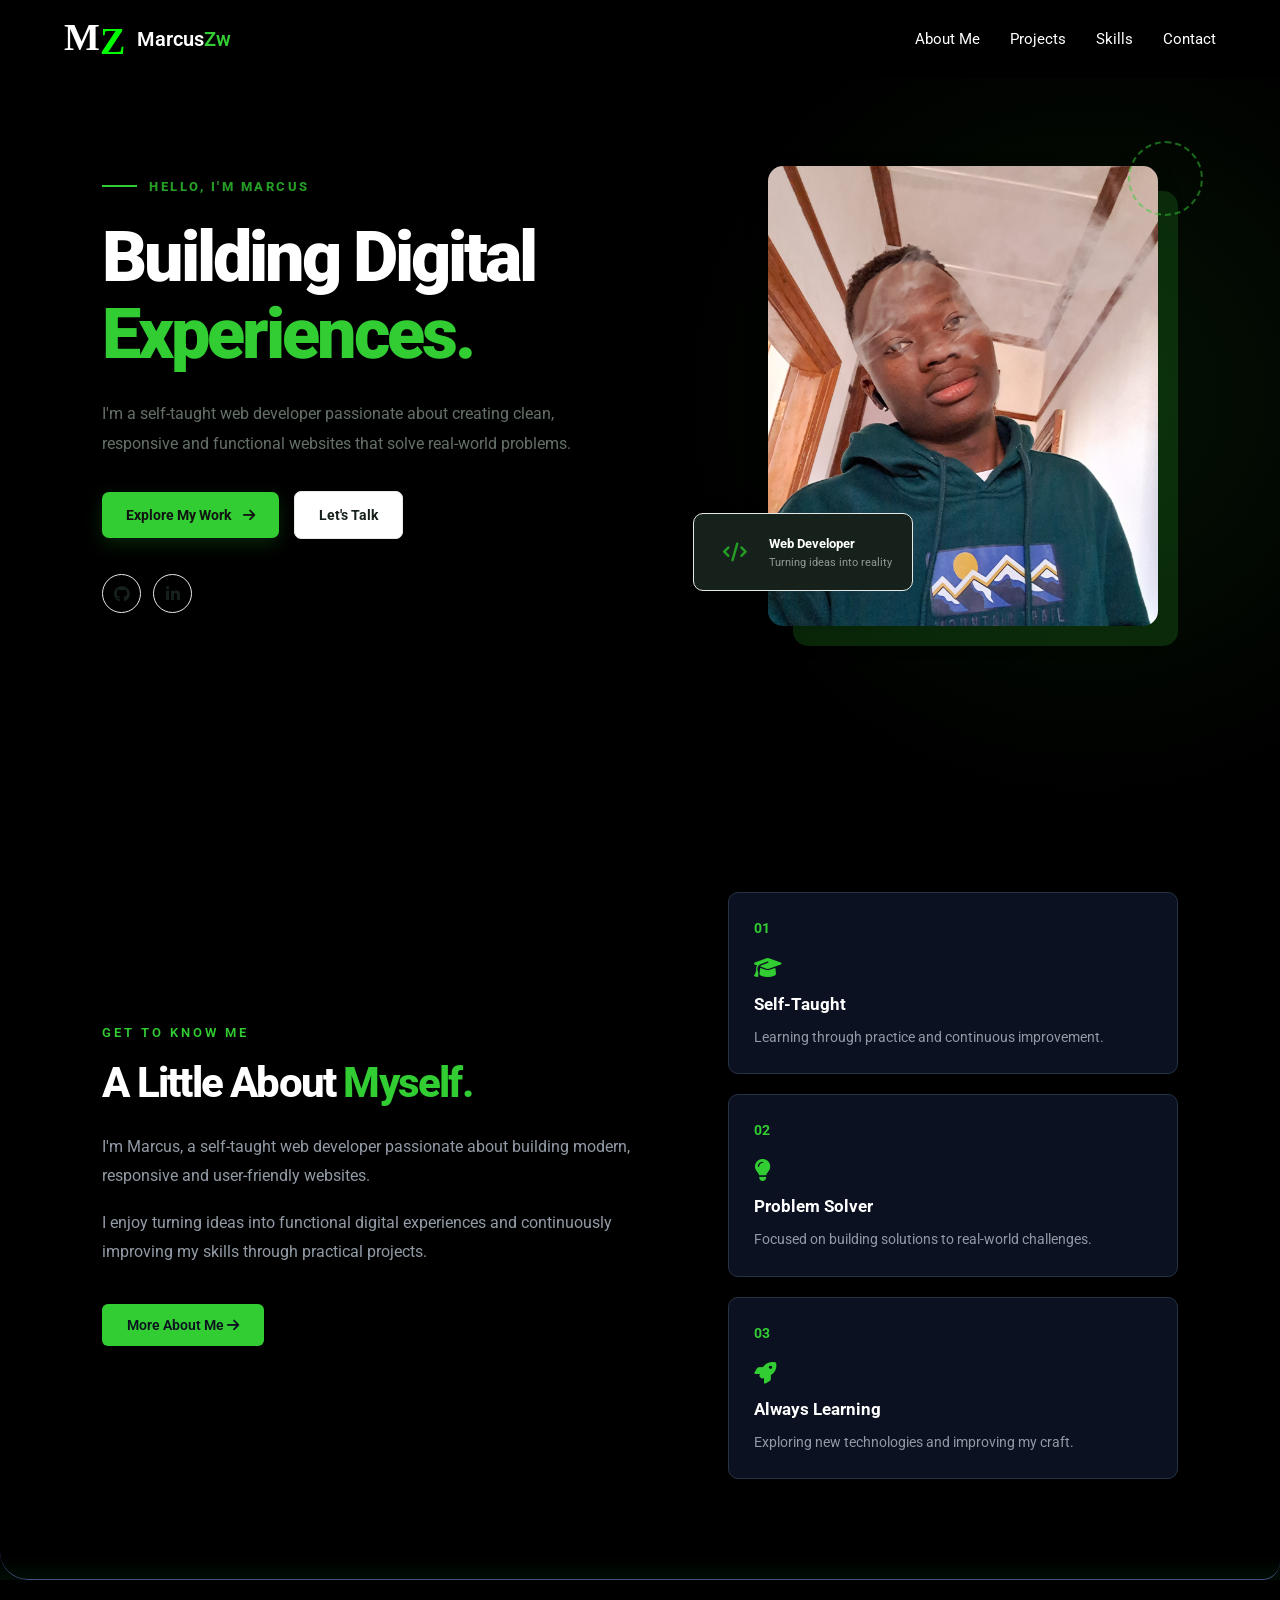
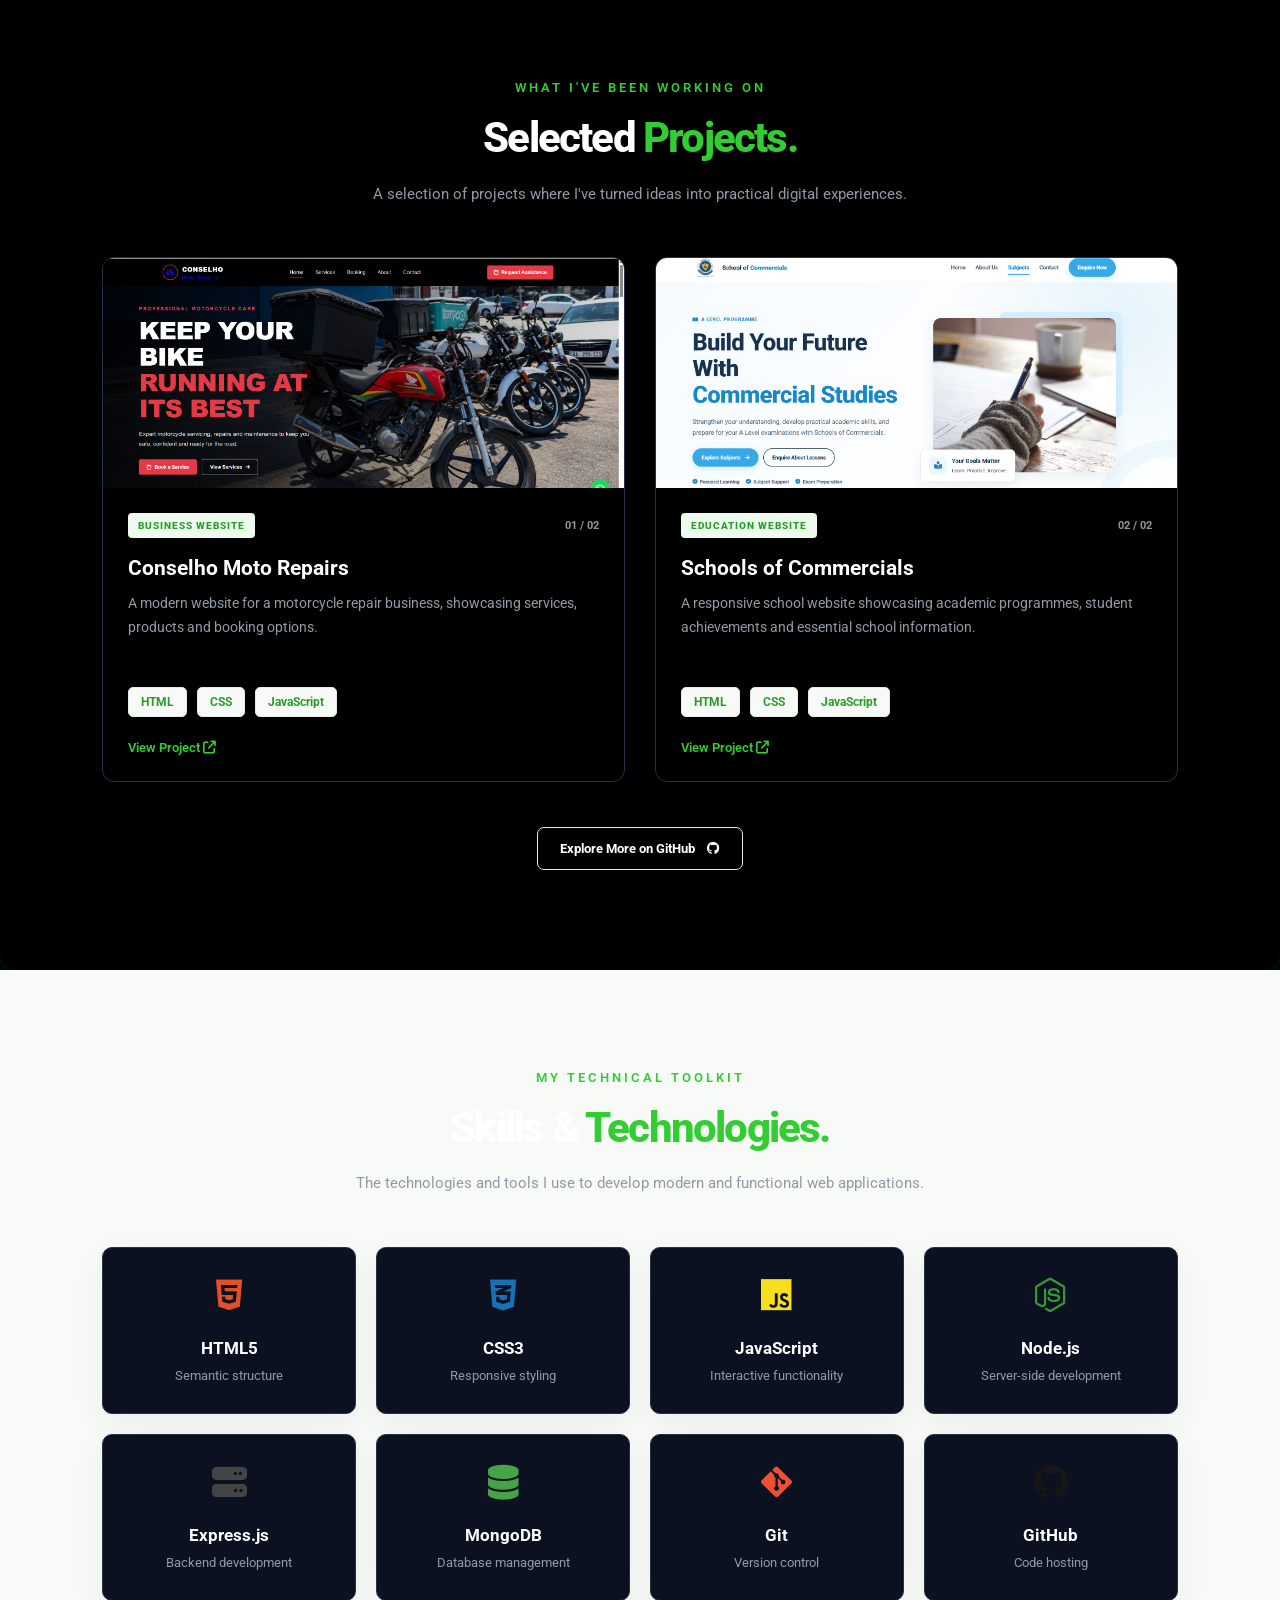
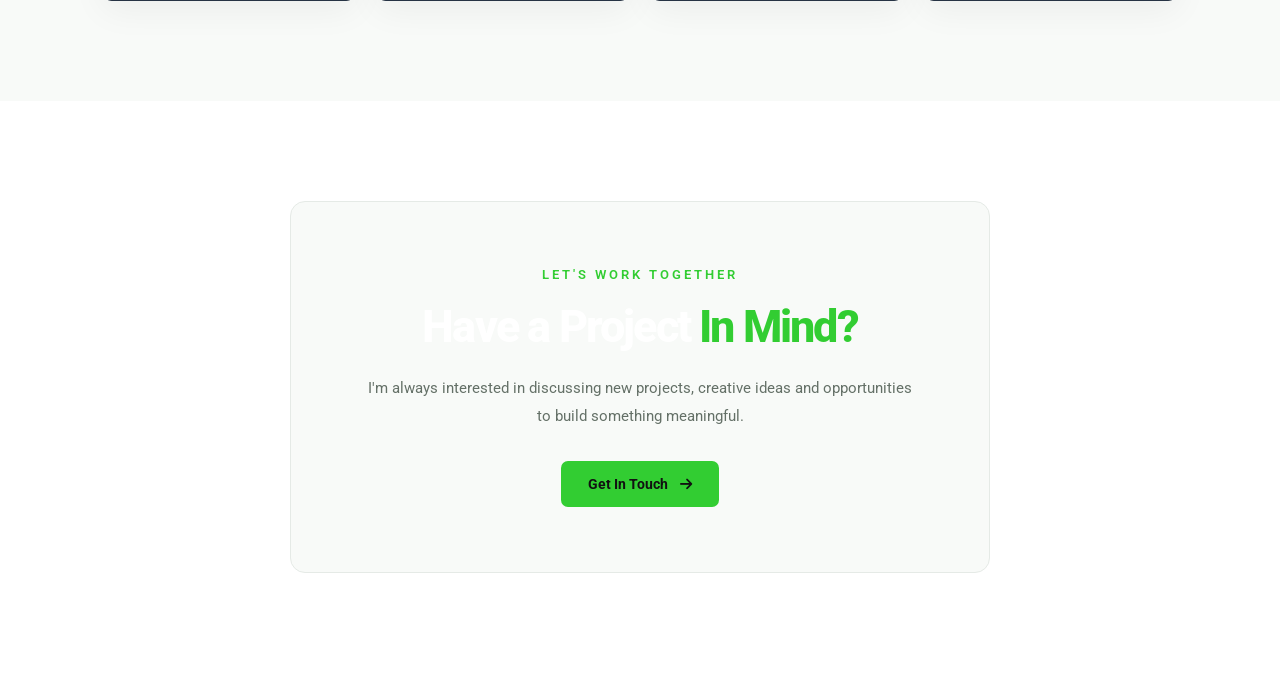
==== index.html @ b3525c15 "added first files" ====
<!DOCTYPE html>
<html lang="en">

<head>
    <meta charset="UTF-8">
    <meta name="viewport" content="width=device-width, initial-scale=1.0">

    <title>MarcusZw | Web Developer</title>

    <link rel="preconnect" href="https://fonts.googleapis.com">
    <link rel="preconnect" href="https://fonts.gstatic.com" crossorigin>
    <link
        href="https://fonts.googleapis.com/css2?family=Lobster+Two:ital,wght@0,400;0,700;1,400;1,700&family=Roboto:ital,wght@0,100..900;1,100..900&display=swap"
        rel="stylesheet">
    <link rel="stylesheet" href="https://cdnjs.cloudflare.com/ajax/libs/font-awesome/6.7.2/css/all.min.css">


    <link rel="stylesheet" href="./header.css">
    <link rel="stylesheet" href="./main.css">
    <link rel="stylesheet" href="./about.css">
    <link rel="stylesheet" href="./skills.css">
</head>

<body>

    <header class="site-header">

        <!-- Brand -->
        <a href="#" class="site-brand">

            <div class="brand-logo">
                <span class="brand-initial brand-initial--primary">M</span>
                <span class="brand-initial brand-initial--accent">Z</span>
            </div>

            <span class="brand-name">
                Marcus<span class="brand-highlight">Zw</span>
            </span>
        </a>

        <!-- Navigation -->
        <nav class="main-navigation">

            <a href="#about" class="nav-link">About Me</a>
            <a href="#projects" class="nav-link">Projects</a>
            <a href="#skills" class="nav-link">Skills</a>
            <a href="#contact" class="nav-link">Contact</a>

        </nav>

    </header>


    <main>

        <!-- HERO SECTION -->
        <section class="hero-section">

            <div class="hero-content">

                <p class="hero-greeting">
                    <span class="greeting-line"></span>
                    HELLO, I'M MARCUS
                </p>

                <h1>
                    Building Digital
                    <span class="hero-highlight">Experiences.</span>
                </h1>

                <p class="hero-description">
                    I'm a self-taught web developer passionate about
                    creating clean, responsive and functional websites
                    that solve real-world problems.
                </p>

                <div class="hero-actions">
                    <a href="#projects" class="btn-primary">
                        Explore My Work <i class="fa-solid fa-arrow-right"></i>
                    </a>

                    <a href="#contact" class="btn-secondary">
                        Let's Talk
                    </a>
                </div>

                <div class="hero-socials">
                    <a href="#" aria-label="GitHub">
                        <i class="fa-brands fa-github"></i>
                    </a>

                    <a href="#" aria-label="LinkedIn">
                        <i class="fa-brands fa-linkedin-in"></i>
                    </a>
                </div>

            </div>

            <div class="hero-visual">

                <div class="hero-image-container">
                    <img src="./images/20250513_141806.jpg" alt="Marcus - Web Developer">
                </div>

                <div class="hero-floating-card">
                    <i class="fa-solid fa-code"></i>
                    <div>
                        <strong>Web Developer</strong>
                        <span>Turning ideas into reality</span>
                    </div>
                </div>

                <div class="hero-decoration"></div>

            </div>

        </section>


        <!-- ABOUT SECTION -->
        <section class="about-section" id="about">

            <div class="about-content">

                <p class="section-label">GET TO KNOW ME</p>

                <h2>
                    A Little About
                    <span class="about-highlight">Myself.</span>
                </h2>

                <p class="about-description">
                    I'm Marcus, a self-taught web developer passionate
                    about building modern, responsive and user-friendly
                    websites.
                </p>

                <p class="about-description">
                    I enjoy turning ideas into functional digital
                    experiences and continuously improving my skills
                    through practical projects.
                </p>

                <a href="#contact" class="about-button">
                    More About Me
                    <i class="fa-solid fa-arrow-right"></i>
                </a>

            </div>

            <div class="about-info">

                <div class="info-card">
                    <span class="info-number">01</span>
                    <i class="fa-solid fa-graduation-cap"></i>
                    <h3>Self-Taught</h3>
                    <p>Learning through practice and continuous improvement.</p>
                </div>

                <div class="info-card">
                    <span class="info-number">02</span>
                    <i class="fa-solid fa-lightbulb"></i>
                    <h3>Problem Solver</h3>
                    <p>Focused on building solutions to real-world challenges.</p>
                </div>

                <div class="info-card">
                    <span class="info-number">03</span>
                    <i class="fa-solid fa-rocket"></i>
                    <h3>Always Learning</h3>
                    <p>Exploring new technologies and improving my craft.</p>
                </div>

            </div>

        </section>


        <!-- PROJECTS SECTION -->
        <section class="projects-section" id="projects">

            <div class="section-heading">

                <p class="section-label">WHAT I'VE BEEN WORKING ON</p>

                <h2>
                    Selected
                    <span class="projects-highlight">Projects.</span>
                </h2>

                <p class="section-description">
                    A selection of projects where I've turned ideas
                    into practical digital experiences.
                </p>

            </div>

            <div class="projects-grid">

                <!-- PROJECT 1 -->
                <article class="project-card">

                    <div class="project-image">
                        <img src="./images/conselho-moto-repair-site.png" alt="Conselho Moto Repairs website">
                    </div>

                    <div class="project-content">

                        <div class="project-top">
                            <span class="project-category">BUSINESS WEBSITE</span>
                            <span class="project-number">01 / 02</span>
                        </div>

                        <h3>Conselho Moto Repairs</h3>

                        <p>
                            A modern website for a motorcycle repair
                            business, showcasing services, products
                            and booking options.
                        </p>

                        <div class="project-technologies">
                            <span>HTML</span>
                            <span>CSS</span>
                            <span>JavaScript</span>
                        </div>

                        <a href="https://mark-mudyiwah.github.io/Conselho-Moto-Repairs/" class="project-link">
                            View Project
                            <i class="fa-solid fa-arrow-up-right-from-square"></i>
                        </a>

                    </div>

                </article>


                <!-- PROJECT 2 -->
                <article class="project-card">

                    <div class="project-image">
                        <img src="./images/school-of-commercials-site.png" alt="Schools of Commercials website">
                    </div>

                    <div class="project-content">

                        <div class="project-top">
                            <span class="project-category">EDUCATION WEBSITE</span>
                            <span class="project-number">02 / 02</span>
                        </div>

                        <h3>Schools of Commercials</h3>

                        <p>
                            A responsive school website showcasing
                            academic programmes, student achievements
                            and essential school information.
                        </p>

                        <div class="project-technologies">
                            <span>HTML</span>
                            <span>CSS</span>
                            <span>JavaScript</span>
                        </div>

                        <a href="#" class="project-link">
                            View Project
                            <i class="fa-solid fa-arrow-up-right-from-square"></i>
                        </a>

                    </div>

                </article>

            </div>

            <div class="projects-footer">
                <a href="https://github.com/Mark-mudyiwah" target="_blank">
                    Explore More on GitHub
                    <i class="fa-brands fa-github"></i>
                </a>
            </div>

        </section>


        <!-- SKILLS SECTION -->
        <section class="skills-section" id="skills">

            <div class="section-heading">

                <p class="section-label">MY TECHNICAL TOOLKIT</p>

                <h2>
                    Skills &
                    <span class="skills-highlight">Technologies.</span>
                </h2>

                <p class="section-description">
                    The technologies and tools I use to develop
                    modern and functional web applications.
                </p>

            </div>

            <div class="skills-grid">

                <div class="skill-card">
                    <i class="fa-brands fa-html5 html-icon"></i>
                    <h3>HTML5</h3>
                    <p>Semantic structure</p>
                </div>

                <div class="skill-card">
                    <i class="fa-brands fa-css3-alt css-icon"></i>
                    <h3>CSS3</h3>
                    <p>Responsive styling</p>
                </div>

                <div class="skill-card">
                    <i class="fa-brands fa-js js-icon"></i>
                    <h3>JavaScript</h3>
                    <p>Interactive functionality</p>
                </div>

                <div class="skill-card">
                    <i class="fa-brands fa-node-js node-icon"></i>
                    <h3>Node.js</h3>
                    <p>Server-side development</p>
                </div>

                <div class="skill-card">
                    <i class="fa-solid fa-server express-icon"></i>
                    <h3>Express.js</h3>
                    <p>Backend development</p>
                </div>

                <div class="skill-card">
                    <i class="fa-solid fa-database mongo-icon"></i>
                    <h3>MongoDB</h3>
                    <p>Database management</p>
                </div>

                <div class="skill-card">
                    <i class="fa-brands fa-git-alt git-icon"></i>
                    <h3>Git</h3>
                    <p>Version control</p>
                </div>

                <div class="skill-card">
                    <i class="fa-brands fa-github github-icon"></i>
                    <h3>GitHub</h3>
                    <p>Code hosting</p>
                </div>

            </div>

        </section>


        <!-- CONTACT SECTION -->
        <section class="contact-section" id="contact">

            <div class="contact-content">

                <p class="section-label">LET'S WORK TOGETHER</p>

                <h2>
                    Have a Project
                    <span class="contact-highlight">In Mind?</span>
                </h2>

                <p>
                    I'm always interested in discussing new projects,
                    creative ideas and opportunities to build something
                    meaningful.
                </p>

                <a href="mailto:your-email@example.com" class="contact-button">
                    Get In Touch
                    <i class="fa-solid fa-arrow-right"></i>
                </a>

            </div>

        </section>

    </main>


</body>

</html>
---- header.css ----
:root {
    --primary: #32CD32;
    --dark: #17211B;
    --text: #f1f6f2;
    --background: #FFFFFF;
    --section-bg: #F3F5F3;
    --border: #E5EAE6;
    --black: black;

}

body {
    margin: 0;
    background-color:var(--black);
    font-family: Arial, sans-serif;
    color: #FFFFFF;
    font-family: lobster;
    
}

/* Header */
.site-header {
    display: flex;
    justify-content: space-between;
    align-items: center;
    padding: 15px 5%;
    position: fixed;
    left: 0;
    right: 0;
    background-color:black;
    z-index: 100;
}

/* Brand */
.site-brand {
    display: flex;
    align-items: center;
    gap: 12px;
    text-decoration: none;
}

.brand-logo {
    display: flex;
    align-items: center;
}

.brand-initial {
    font-size: 38px;
    font-weight: 700;
    font-family: lobster;
}

.brand-initial--primary {
    color: white;
    padding-bottom: 4px;
}

.brand-initial--accent {
    color: lime;
    padding-top: 4px;
}

.brand-name {
    color: #FFFFFF;
    font-size: 20px;
    font-weight: 600;
}

.brand-highlight {
    color: limegreen;
}

/* Navigation */
.main-navigation {
    display: flex;
    align-items: center;
    gap: 30px;
}

.nav-link {
    color: white;
    text-decoration: none;
    font-size: 15px;

    transition: color 0.3s ease;
}

.nav-link:hover {
    color: limegreen;
}

.lets-talk{
    border: 2px solid limegreen;
    border-radius: 20px;
    padding: 8px;
}
---- main.css ----
/* =====================================
   GLOBAL STYLES
===================================== */

:root {
    --green: #32cd32;
    --green-dark: #269e26;
    --green-light: #effaef;

    --dark: #171a17;
    --text: #606760;
    --muted: #929992;

    --white: #ffffff;
    --light-bg: #f8faf8;
    --border: #e9eee9;

    --shadow: 0 10px 35px rgba(0, 0, 0, 0.05);
    --radius: 12px;
}

* {
    margin: 0;
    padding: 0;
    box-sizing: border-box;
}

html {
    scroll-behavior: smooth;
}

body {
    font-family: 'Roboto', sans-serif;
    background: black;
    color: var(--white);
}

main {
    overflow: hidden;
}

section {
    padding: 100px 8%;
}

a {
    text-decoration: none;
    color: inherit;
}

.section-label {
    color: var(--green-dark);
    font-size: 12px;
    font-weight: 800;
    letter-spacing: 2.5px;
    margin-bottom: 18px;
}

.section-heading {
    max-width: 650px;
    margin: 0 auto 55px;
    text-align: center;
}

.section-heading h2,
.about-content h2,
.contact-content h2 {
    font-size: clamp(32px, 4vw, 45px);
    line-height: 1.2;
    font-weight: 800;
    letter-spacing: -1.8px;
}

.section-description {
    color: var(--text);
    font-size: 15px;
    line-height: 1.8;
    margin-top: 18px;
}

.hero-highlight,
.about-highlight,
.projects-highlight,
.skills-highlight,
.contact-highlight {
    color: var(--green);
}


/* =====================================
   HERO SECTION
===================================== */

.hero-section {
    min-height: 88vh;
    display: flex;
    align-items: center;
    justify-content: space-between;
    gap: 70px;

    padding-top: 70px;
    padding-bottom: 70px;

    background:
        radial-gradient(
            circle at 85% 50%,
            rgba(50, 205, 50, 0.09),
            transparent 35%
        );
}

.hero-content {
    flex: 1;
    max-width: 620px;
}

.hero-greeting {
    display: flex;
    align-items: center;
    gap: 12px;

    color: var(--green-dark);
    font-size: 13px;
    font-weight: 800;
    letter-spacing: 2.5px;

    margin-bottom: 25px;
}

.greeting-line {
    display: inline-block;
    width: 35px;
    height: 2px;
    background: var(--green);
}

.hero-content h1 {
    font-size: clamp(45px, 5.5vw, 72px);
    font-weight: 900;
    line-height: 1.1;
    letter-spacing: -3px;
    margin-bottom: 25px;
}

.hero-description {
    max-width: 520px;
    color: var(--text);
    font-size: 16px;
    line-height: 1.9;
    margin-bottom: 32px;
}

.hero-actions {
    display: flex;
    align-items: center;
    flex-wrap: wrap;
    gap: 15px;
}

.btn-primary,
.btn-secondary {
    display: inline-flex;
    align-items: center;
    justify-content: center;
    gap: 12px;

    padding: 15px 24px;
    border-radius: 7px;

    font-size: 14px;
    font-weight: 700;

    transition: 0.3s ease;
}

.btn-primary {
    background: var(--green);
    color: #111;
    box-shadow: 0 6px 18px rgba(50, 205, 50, 0.18);
}

.btn-primary:hover {
    background: var(--green-dark);
    color: white;
    transform: translateY(-4px);
}

.btn-secondary {
    border: 1px solid var(--border);
    color: var(--dark);
    background: white;
}

.btn-secondary:hover {
    border-color: var(--green);
    color: var(--green-dark);
    transform: translateY(-4px);
}


/* Social links */

.hero-socials {
    display: flex;
    align-items: center;
    gap: 12px;
    margin-top: 35px;
}

.hero-socials a {
    width: 39px;
    height: 39px;

    display: flex;
    align-items: center;
    justify-content: center;

    border: 1px solid var(--border);
    border-radius: 50%;

    color: var(--dark);
    transition: 0.3s ease;
}

.hero-socials a:hover {
    background: var(--green);
    border-color: var(--green);
    transform: translateY(-4px);
}


/* Hero image */

.hero-visual {
    flex: 0 0 40%;
    position: relative;

    display: flex;
    justify-content: center;
    align-items: center;
}

.hero-image-container {
    width: 100%;
    max-width: 390px;
    height: 460px;
    position: relative;
}

.hero-image-container::before {
    content: "";

    position: absolute;
    inset: 25px -20px -20px 25px;

    background: var(--green);
    opacity: 0.18;
    border-radius: 15px;
}

.hero-image-container img {
    position: relative;

    width: 100%;
    height: 100%;

    object-fit: cover;
    border-radius: 15px;

    box-shadow: var(--shadow);
}


/* Floating information card */

.hero-floating-card {
    position: absolute;
    bottom: 35px;
    left: -55px;
    z-index: 2;

    display: flex;
    align-items: center;
    gap: 13px;

    padding: 17px 20px;
    background:var(--dark);

    border: 1px solid var(--border);
    border-radius: 10px;
    box-shadow: 0 10px 35px rgba(0, 0, 0, 0.09);
}

.hero-floating-card > i {
    width: 42px;
    height: 42px;

    display: flex;
    align-items: center;
    justify-content: center;

    background: var(--dark);
    color: var(--green-dark);

    border-radius: 8px;
    font-size: 19px;
}

.hero-floating-card div {
    display: flex;
    flex-direction: column;
    gap: 5px;
}

.hero-floating-card strong {
    font-size: 13px;
}

.hero-floating-card span {
    color: var(--muted);
    font-size: 11px;
}

.hero-decoration {
    position: absolute;
    top: -25px;
    right: -25px;

    width: 75px;
    height: 75px;

    border: 2px dashed rgba(50, 205, 50, 0.5);
    border-radius: 50%;
}


/* =====================================
   ABOUT SECTION
===================================== */

.about-section {
    display: grid;
    grid-template-columns: 1fr 1fr;
    align-items: center;
    gap: 80px;

    background: black;
}

.about-content h2 {
    margin-bottom: 25px;
}

.about-description {
    color: var(--text);
    font-size: 15px;
    line-height: 1.9;
    margin-bottom: 18px;
}

.about-button {
    display: inline-flex;
    align-items: center;
    gap: 12px;

    margin-top: 15px;
    padding: 14px 23px;

    background: var(--green);
    color: #111;

    border-radius: 7px;
    font-size: 14px;
    font-weight: 700;

    transition: 0.3s ease;
}

.about-button:hover {
    background: var(--green-dark);
    color: white;
    transform: translateY(-4px);
}


/* About information cards */

.about-info {
    display: grid;
    grid-template-columns: repeat(2, 1fr);
    gap: 18px;
}

.info-card {
    position: relative;
    padding: 28px 23px;

    background: white;
    border: 1px solid var(--border);
    border-radius: var(--radius);

    box-shadow: var(--shadow);
    transition: 0.3s ease;
}

.info-card:hover {
    transform: translateY(-6px);
    border-color: var(--green);
}

.info-card:last-child {
    grid-column: span 2;
}

.info-number {
    color: var(--green-dark);
    font-size: 13px;
    font-weight: 800;
}

.info-card > i {
    display: block;
    color: var(--green);
    font-size: 22px;
    margin: 20px 0 15px;
}

.info-card h3 {
    font-size: 17px;
    margin-bottom: 10px;
}

.info-card p {
    color: var(--text);
    font-size: 13px;
    line-height: 1.7;
}


/* =====================================
   PROJECTS SECTION
===================================== */

.projects-section {
    background:black;
}

.projects-grid {
    display: grid;
    grid-template-columns: repeat(2, 1fr);
    gap: 30px;

    max-width: 1100px;
    margin: auto;
}

.project-card {
    overflow: hidden;

    background: black;
    border: 1px solid var(--border);
    border-radius: var(--radius);

    box-shadow: var(--shadow);
    transition: 0.35s ease;
}

.project-card:hover {
    transform: translateY(-8px);
    border-color: var(--green);
}


/* Project image */

.project-image {
    height: 260px;
    overflow: hidden;
    background: var(--light-bg);
}

.project-image img {
    width: 100%;
    height: 100%;
    object-fit: cover;
    transition: 0.5s ease;
}

.project-card:hover .project-image img {
    transform: scale(1.05);
}


/* Project content */

.project-content {
    padding: 27px;
}

.project-top {
    display: flex;
    justify-content: space-between;
    align-items: center;
    margin-bottom: 18px;
}

.project-category {
    color: var(--green-dark);
    background: var(--green-light);

    padding: 7px 10px;
    border-radius: 4px;

    font-size: 10px;
    font-weight: 800;
    letter-spacing: 1px;
}

.project-number {
    color: var(--muted);
    font-size: 11px;
    font-weight: 700;
}

.project-content h3 {
    font-size: 21px;
    margin-bottom: 13px;
}

.project-content p {
    color: var(--text);
    font-size: 14px;
    line-height: 1.8;
    min-height: 75px;
}


/* Technologies */

.project-technologies {
    display: flex;
    flex-wrap: wrap;
    gap: 9px;
    margin: 22px 0;
}

.project-technologies span {
    padding: 7px 12px;

    background: var(--light-bg);
    color: var(--green-dark);

    border: 1px solid var(--border);
    border-radius: 5px;

    font-size: 11px;
    font-weight: 700;
}


/* Project links */

.project-link {
    display: inline-flex;
    align-items: center;
    gap: 10px;

    color: var(--dark);
    font-size: 13px;
    font-weight: 800;

    transition: 0.3s ease;
}

.project-link:hover {
    color: var(--green-dark);
    gap: 15px;
}


/* GitHub link */

.projects-footer {
    display: flex;
    justify-content: center;
    margin-top: 45px;
}

.projects-footer a {
    display: inline-flex;
    align-items: center;
    gap: 12px;

    padding: 13px 22px;

    border: 1px solid var(--border);
    border-radius: 7px;

    font-size: 13px;
    font-weight: 700;

    transition: 0.3s ease;
}

.projects-footer a:hover {
    background: var(--green);
    border-color: var(--green);
}


/* =====================================
   SKILLS SECTION
===================================== */

.skills-section {
    background: var(--light-bg);
}

.skills-grid {
    display: grid;
    grid-template-columns: repeat(4, 1fr);
    gap: 20px;

    max-width: 1100px;
    margin: auto;
}

.skill-card {
    padding: 30px 15px;
    text-align: center;

    background: white;
    border: 1px solid var(--border);
    border-radius: var(--radius);

    box-shadow: var(--shadow);
    transition: 0.3s ease;
}

.skill-card:hover {
    transform: translateY(-7px);
    border-color: var(--green);
}

.skill-card i {
    font-size: 38px;
    margin-bottom: 17px;
}

.skill-card h3 {
    font-size: 16px;
    margin-bottom: 9px;
}

.skill-card p {
    color: var(--muted);
    font-size: 12px;
}


/* Technology icon colours */

.html-icon {
    color: #e44d26;
}

.css-icon {
    color: #1572b6;
}

.js-icon {
    color: #e5b900;
}

.node-icon {
    color: #539e43;
}

.express-icon {
    color: #333;
}

.mongo-icon {
    color: #47a248;
}

.git-icon {
    color: #f05032;
}

.github-icon {
    color: #171717;
}


/* =====================================
   CONTACT SECTION
===================================== */

.contact-section {
    background: white;
    text-align: center;
}

.contact-content {
    max-width: 700px;
    margin: auto;
    padding: 65px 35px;

    background: var(--light-bg);
    border: 1px solid var(--border);
    border-radius: 15px;
}

.contact-content h2 {
    margin-bottom: 20px;
}

.contact-content > p:not(.section-label) {
    max-width: 550px;
    margin: auto;

    color: var(--text);
    font-size: 15px;
    line-height: 1.9;
}

.contact-button {
    display: inline-flex;
    align-items: center;
    gap: 12px;

    margin-top: 30px;
    padding: 15px 27px;

    background: var(--green);
    color: #111;

    border-radius: 7px;
    font-size: 14px;
    font-weight: 700;

    transition: 0.3s ease;
}

.contact-button:hover {
    background: var(--green-dark);
    color: white;
    transform: translateY(-4px);
}


/* =====================================
   TABLET RESPONSIVENESS
===================================== */

@media (max-width: 950px) {

    section {
        padding: 80px 6%;
    }

    .hero-section {
        gap: 35px;
    }

    .hero-image-container {
        height: 390px;
    }

    .hero-floating-card {
        left: -25px;
    }

    .about-section {
        gap: 40px;
    }

    .skills-grid {
        grid-template-columns: repeat(3, 1fr);
    }
}


/* =====================================
   MOBILE RESPONSIVENESS
===================================== */

@media (max-width: 700px) {

    section {
        padding: 70px 6%;
    }


    /* Hero */

    .hero-section {
        flex-direction: column;
        text-align: center;

        min-height: auto;
        gap: 55px;

        padding-top: 75px;
    }

    .hero-content {
        width: 100%;
    }

    .hero-greeting {
        justify-content: center;
    }

    .hero-content h1 {
        font-size: 45px;
        letter-spacing: -2px;
    }

    .hero-description {
        font-size: 14px;
        margin-left: auto;
        margin-right: auto;
    }

    .hero-actions {
        justify-content: center;
    }

    .hero-socials {
        justify-content: center;
    }

    .hero-visual {
        width: 100%;
    }

    .hero-image-container {
        max-width: 310px;
        height: 350px;
    }

    .hero-floating-card {
        left: 0;
        bottom: 20px;
    }

    .hero-decoration {
        right: 0;
    }


    /* About */

    .about-section {
        grid-template-columns: 1fr;
        gap: 45px;
    }

    .about-content {
        text-align: center;
    }

    .about-info {
        grid-template-columns: 1fr;
    }

    .info-card:last-child {
        grid-column: auto;
    }


    /* Projects */

    .projects-grid {
        grid-template-columns: 1fr;
    }

    .project-image {
        height: 230px;
    }

    .project-content p {
        min-height: auto;
    }


    /* Skills */

    .skills-grid {
        grid-template-columns: repeat(2, 1fr);
        gap: 13px;
    }

    .skill-card {
        padding: 25px 10px;
    }


    /* Contact */

    .contact-content {
        padding: 50px 20px;
    }

}


/* =====================================
   SMALL MOBILE
===================================== */

@media (max-width: 380px) {

    .hero-content h1 {
        font-size: 36px;
    }

    .hero-actions {
        flex-direction: column;
    }

    .btn-primary,
    .btn-secondary {
        width: 100%;
    }

    .skills-grid {
        grid-template-columns: 1fr;
    }

    .project-content {
        padding: 20px;
    }

}
---- about.css ----
:root {
    --primary: #32CD32;
    --dark: #17211B;
    --text: #647067;
    --background: #FFFFFF;
    --section-bg: #F3F5F3;
    --border: #E5EAE6;
}

/* About Section */
.about-section {
    display: flex;
    align-items: center;
    justify-content: space-between;
    gap: 70px;
    padding: 100px 8%;
    border-bottom-left-radius: 28px;
    border-bottom-right-radius: 18px;
    border-bottom:1px solid rgb(73, 73, 133);
   



}

/* About Content */
.about-content {
    flex: 1;
    max-width: 550px;
}

.section-label {
    color: #32CD32;
    font-size: 13px;
    font-weight: 600;
    letter-spacing: 3px;
}

.about-content h2 {
    color: white;
    font-size: 42px;
    margin: 15px 0 25px;

}

.about-highlight {
    color: #32CD32;
}

.about-description {
    color: #919AA5;
    font-size: 16px;
    line-height: 1.8;
    margin-bottom: 18px;
}

/* About Button */
.about-button {
    display: inline-block;
    margin-top: 20px;
    padding: 13px 25px;
    background-color: #32CD32;
    color: #0B1120;
    text-decoration: none;
    border-radius: 6px;
    font-weight: 600;
    transition: 0.3s ease;
}

.about-button:hover {
    background-color: white;
}

/* Information Cards */
.about-info {
    flex: 1;
    display: flex;
    flex-direction: column;
    gap: 20px;
    max-width: 450px;
}

.info-card {
    padding: 25px;
    background-color: #0B1120;
    border: 1px solid #263344;
    border-radius: 10px;
    transition: 0.3s ease;
}

.info-card:hover {
    border-color: #32CD32;
    transform: translateX(5px);
}

.info-number {
    color: #32CD32;
    font-size: 14px;
    font-weight: 700;
}

.info-card h3 {
    color: white;
    margin: 12px 0;
}

.info-card p {
    color: #919AA5;
    line-height: 1.6;
    font-size: 14px;
}




/* Projects Section */
.projects-section {
    padding: 100px 8%;
    border-bottom-left-radius: 18px;
    border-bottom-right-radius: 18px;
     box-shadow: 0px 0px 15px 12px rgba(2, 184, 63, 0.08);

}

/* Section Heading */
.section-heading {
    text-align: center;
    max-width: 650px;
    margin: 0 auto 50px;
}

.section-heading h2 {
    font-size: 42px;
    margin: 15px 0;
}

.projects-highlight {
    color: #32CD32;
}

.section-description {
    color: #919AA5;
    line-height: 1.7;
}

/* Projects Grid */
.projects-grid {
    display: grid;
    grid-template-columns: repeat(2, minmax(0, 1fr));
    gap: 30px;
    max-width: 1100px;
    margin: auto;
}

/* Project Card */
.project-card {
    border: 1px solid #263344;
    border-radius: 12px;
    overflow: hidden;
    transition: 0.3s ease;
}

.project-card:hover {
    transform: translateY(-6px);
    border-color: #32CD32;
}

/* Project Image */
.project-image {
    width: 100%;
    height: 230px;
    overflow: hidden;
}

.project-image img {
    width: 100%;
    height: 100%;
    object-fit: cover;
    transition: 0.4s ease;
}

.project-card:hover .project-image img {
    transform: scale(1.05);
}

/* Project Content */
.project-content {
    padding: 25px;
}

.project-content h3 {
    color: white;
    font-size: 21px;
    margin-bottom: 12px;
}

.project-content p {
    color: #919AA5;
    font-size: 14px;
    line-height: 1.7;
}

/* Technologies */
.project-technologies {
    display: flex;
    flex-wrap: wrap;
    gap: 10px;
    margin: 20px 0;
    color: #0B1120;
}

.project-technologies span {
    padding: 7px 12px;
    border-radius: 5px;
    font-size: 12px;
}

.html{
 background-color: orangered;
 color: white;
}

.css{
background-color: blue;
 color: white;
}

.javascript{
    background-color: rgb(239, 239, 19);
     color: rgb(40, 3, 3);
}

/* Project Link */
.project-link {
    display: inline-block;
    color: #32CD32;
    text-decoration: none;
    font-weight: 600;
}

.project-link:hover {
    color: white;
}
---- skills.css ----
:root {
    --primary: #32CD32;
    --dark: #17211B;
    --text: #647067;
    --background: #FFFFFF;
    --section-bg: #F3F5F3;
    --border: #E5EAE6;
}


/* Skills Section */
.skills-section {
    padding: 100px 8%;
    
}

/* Skills Grid */
.skills-grid {
    display: grid;
    grid-template-columns: repeat(4, minmax(0, 1fr));
    gap: 20px;
    max-width: 1100px;
    margin: auto;
}

/* Skill Card */
.skill-card {
    background-color: #0B1120;
    border: 1px solid #263344;
    border-radius: 10px;
    padding: 30px 20px;
    text-align: center;
    transition: 0.3s ease;
}

.skill-card:hover {
    border-color: #32CD32;
    transform: translateY(-5px);
}

/* Skill Icons */
.skill-card i {
    font-size: 35px;
    margin-bottom: 15px;
}

/* Skill Names */
.skill-card h3 {
    color: white;
    font-size: 17px;
    margin: 10px 0;
}

/* Skill Descriptions */
.skill-card p {
    color: #919AA5;
    font-size: 13px;
    margin: 0;
}

/* Technology Brand Colors */

.html-icon {
    color: #E34F26;
}

.css-icon {
    color: #1572B6;
}

.js-icon {
    color: #F7DF1E;
}

.node-icon {
    color: #339933;
}

.express-icon {
    color: #444444;
}

.mongo-icon {
    color: #47A248;
}

.git-icon {
    color: #F05032;
}

.github-icon {
    color: #181717;
}

/* Responsive */
@media (max-width: 900px) {
    .skills-grid {
        grid-template-columns: repeat(2, minmax(0, 1fr));
    }
}

@media (max-width: 480px) {
    .skills-grid {
        grid-template-columns: 1fr;
    }

    .skills-section {
        padding: 70px 5%;
    }
}
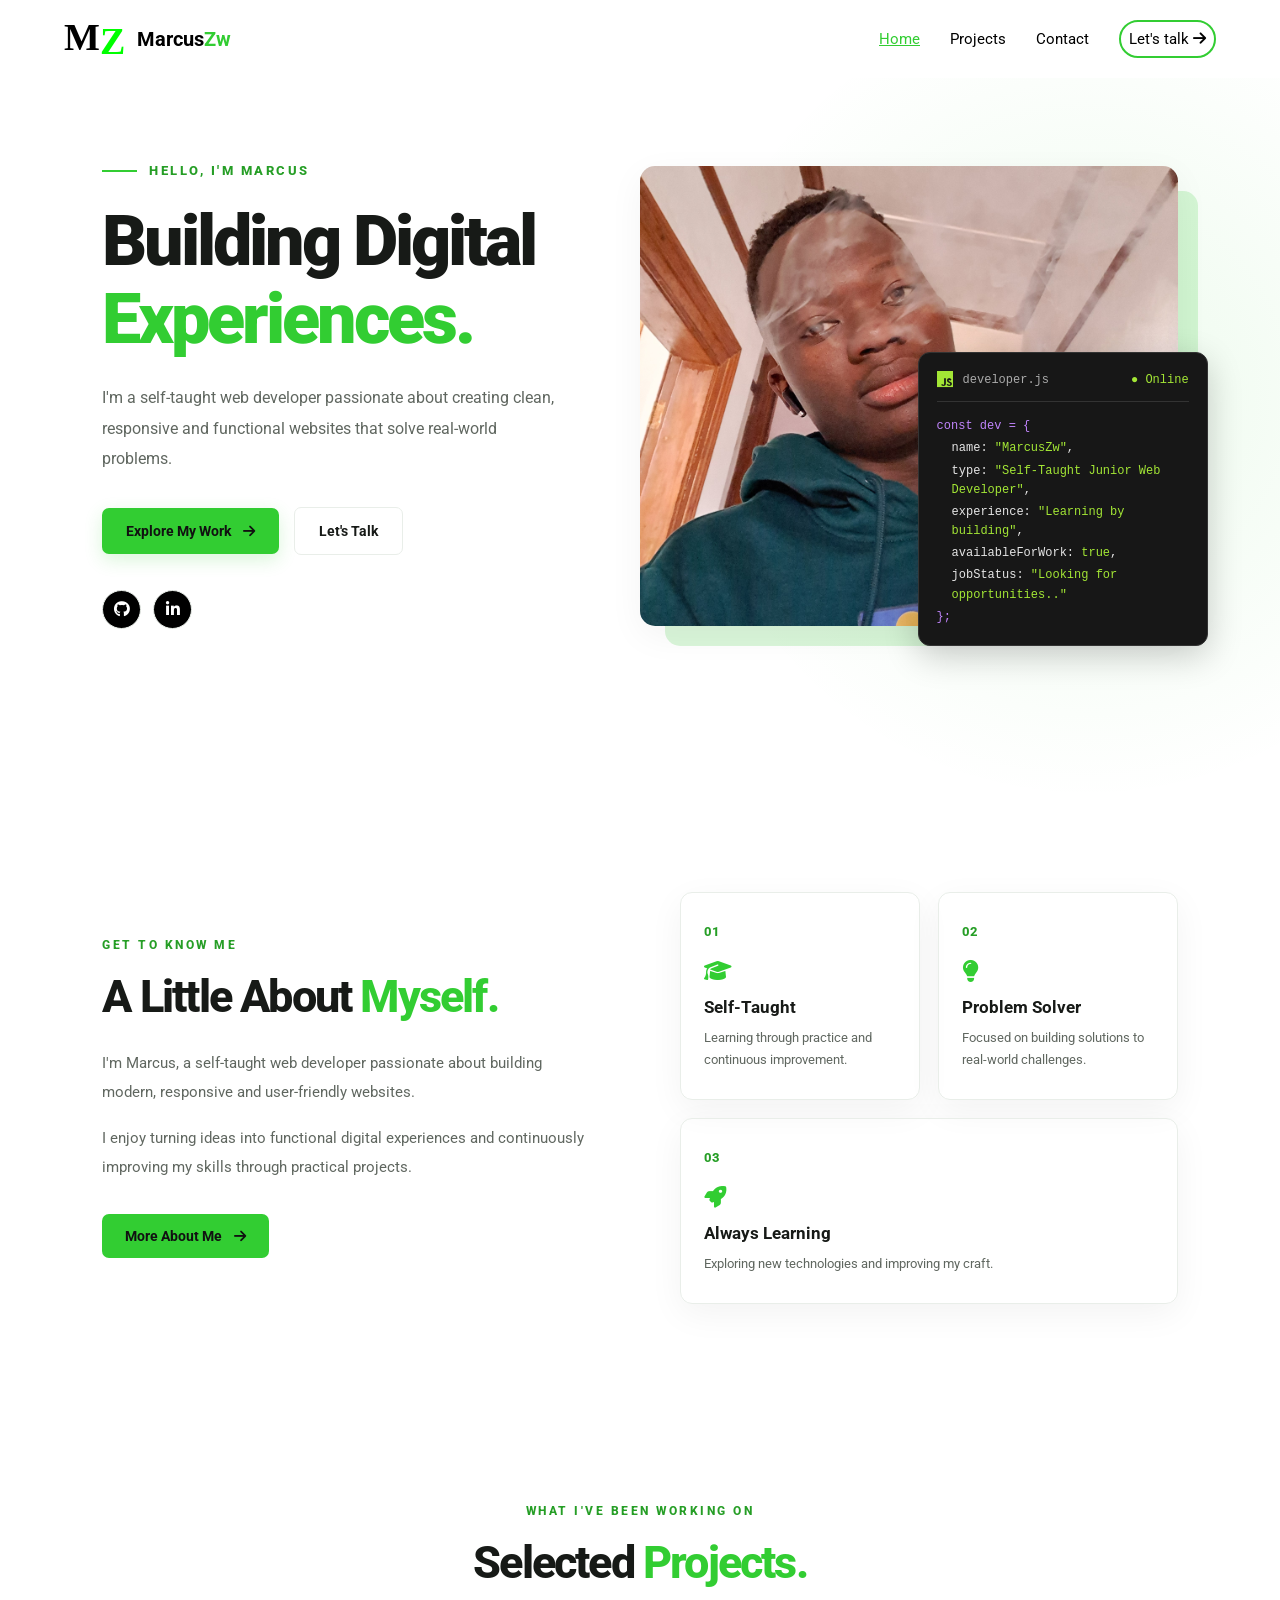
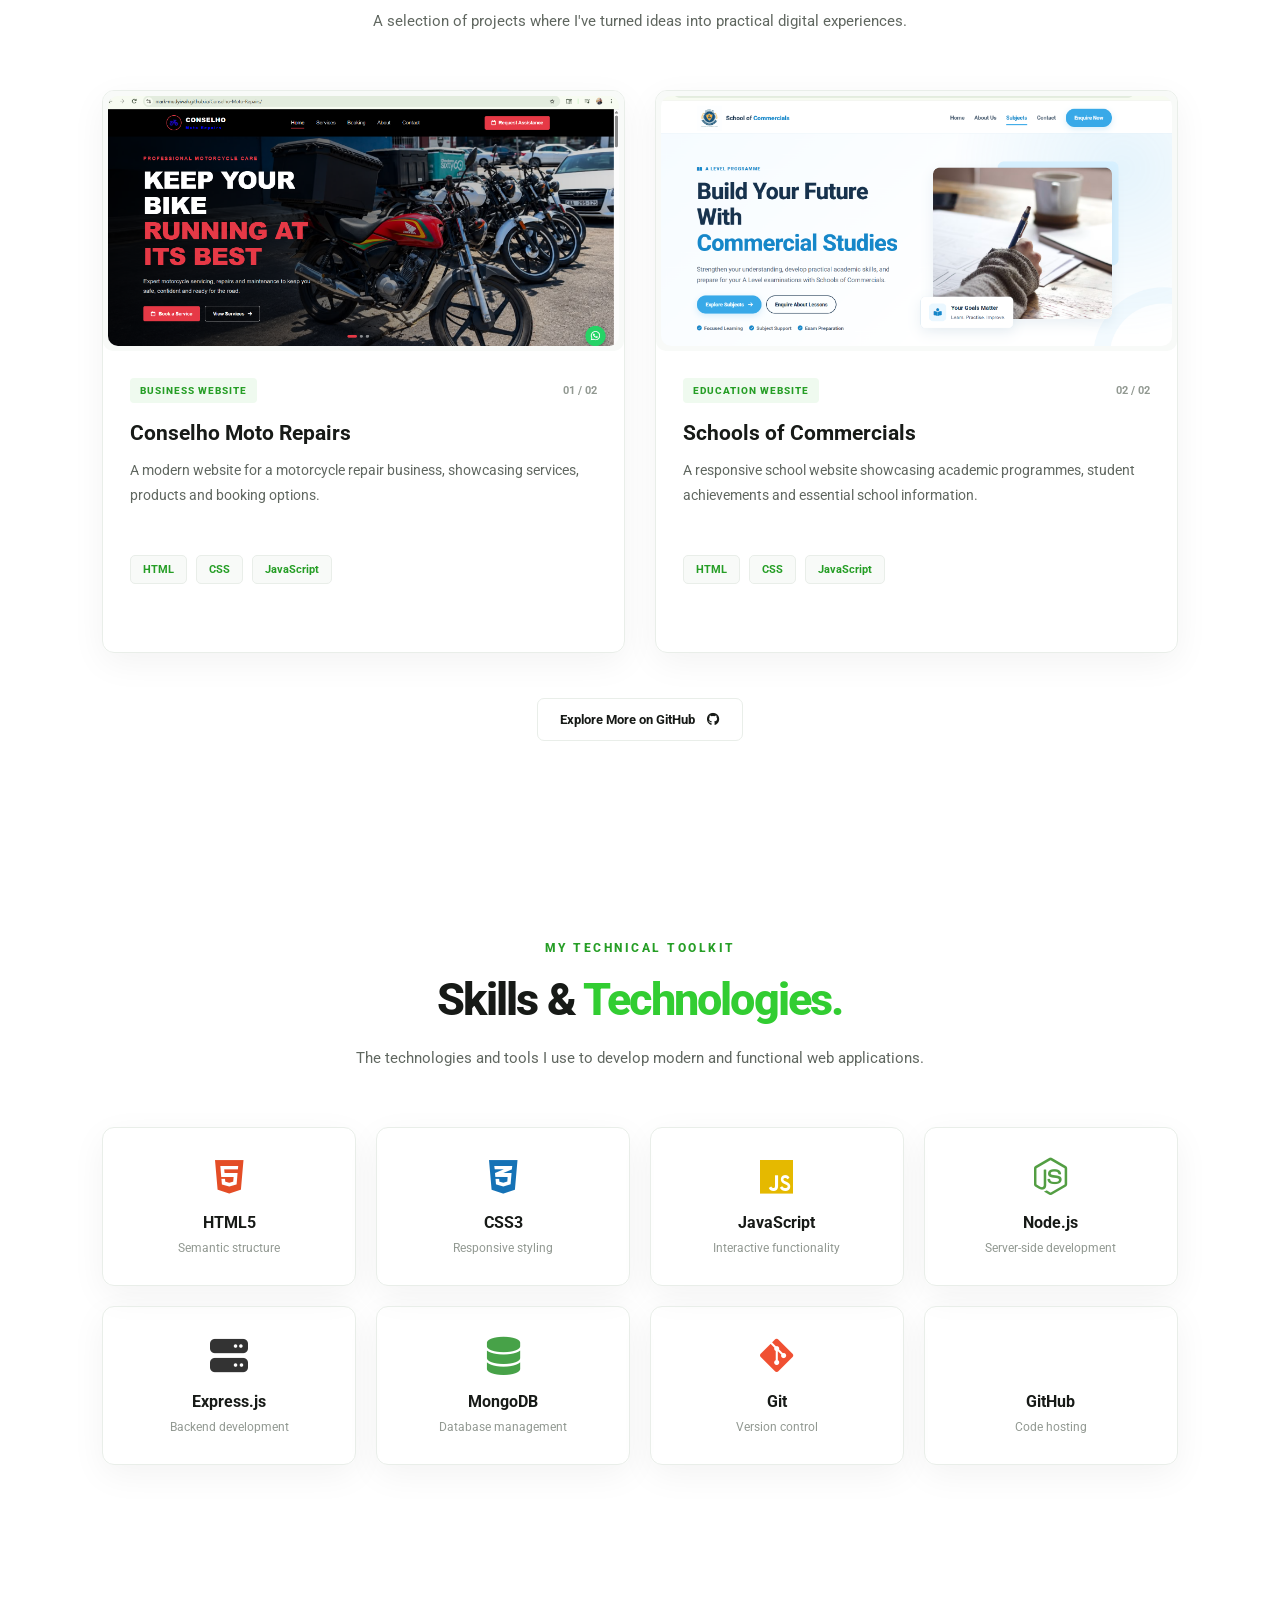
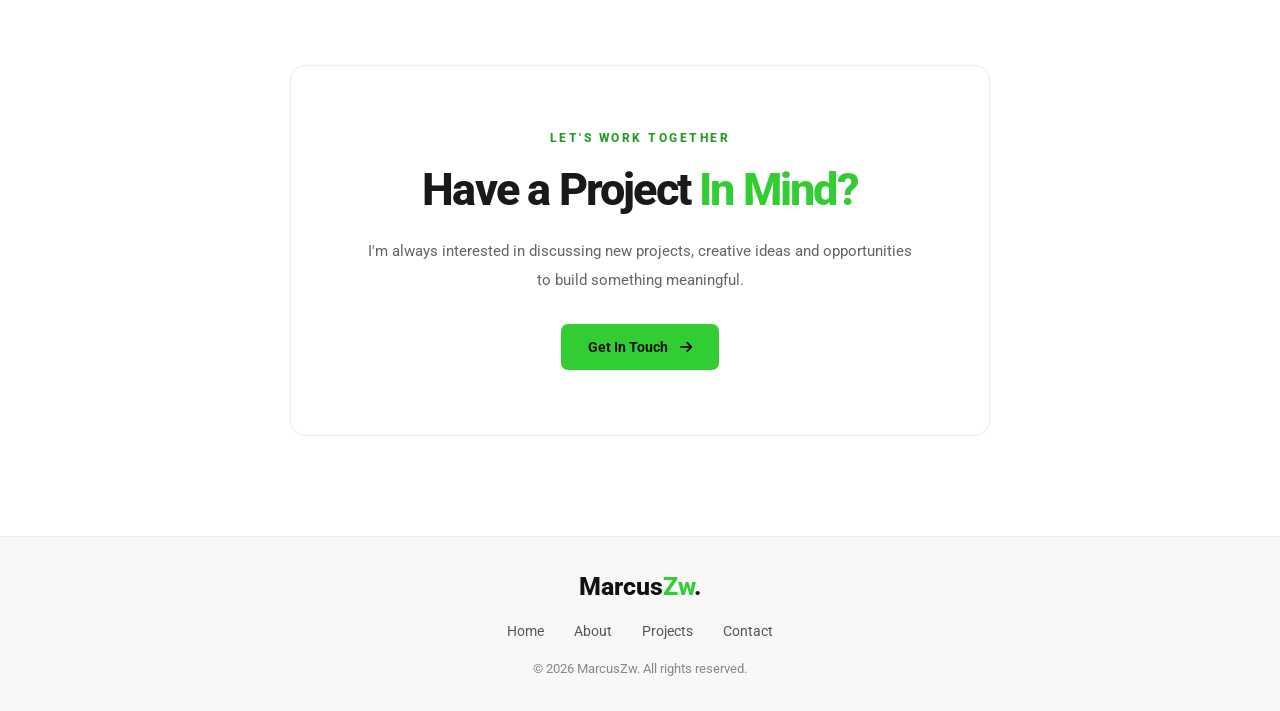
==== commit 21f5ea1b: "separate css according to sections and create the aside" ====
--- a/index.html
+++ b/index.html
@@ -14,11 +14,15 @@
         rel="stylesheet">
     <link rel="stylesheet" href="https://cdnjs.cloudflare.com/ajax/libs/font-awesome/6.7.2/css/all.min.css">
 
-
-    <link rel="stylesheet" href="./header.css">
-    <link rel="stylesheet" href="./main.css">
-    <link rel="stylesheet" href="./about.css">
-    <link rel="stylesheet" href="./skills.css">
+    <link rel="stylesheet" href="./css/shared/header.css">
+    <link rel="stylesheet" href="./css/index-sections/hero.css">
+    <link rel="stylesheet" href=".//css/index-sections/main.css">
+    <link rel="stylesheet" href="./css/index-sections/skills.css">
+    <link rel="stylesheet" href="./css/index-sections/projects.css">
+    <link rel="stylesheet" href="./css/shared/aside.css">
+    <link rel="stylesheet" href="./css/shared/footer.css">
+
+
 </head>
 
 <body>
@@ -41,14 +45,79 @@
         <!-- Navigation -->
         <nav class="main-navigation">
 
-            <a href="#about" class="nav-link">About Me</a>
-            <a href="#projects" class="nav-link">Projects</a>
-            <a href="#skills" class="nav-link">Skills</a>
-            <a href="#contact" class="nav-link">Contact</a>
-
+            <a href="./index.html" class="nav-link active">Home</a>
+            <a href="./projects.html" class="nav-link">Projects</a>
+            <a href="./contact.html" class="nav-link">Contact</a>
+            <a href="./contact.html#contact-form-container" class="nav-link lets-talk">Let's talk
+                <i class="fa-solid fa-arrow-right"></i>
+            </a>
         </nav>
-
+        <!--Hamburger-menu -->
+        <button class="hamburger-menu" id="hamburger-menu" aria-label="Open navigation" aria-expanded="false">
+
+            <i class="fa-solid fa-bars"></i>
+
+        </button>
     </header>
+
+    <aside class="aside-nav">
+
+        <!-- Profile -->
+        <div class="aside-profile">
+            <div class="aside-avatar">
+                MZ
+            </div>
+
+            <h3>Marcus<span>Zw</span></h3>
+            <p>Web Developer</p>
+        </div>
+
+        <!-- Aside Navigation -->
+        <nav class="aside-navigation">
+
+            <a href="./index.html" class="aside-link active">
+                <i class="fa-solid fa-house"></i>
+                <span>Home</span>
+            </a>
+
+            <a href="./projects.html" class="aside-link">
+                <i class="fa-solid fa-code"></i>
+                <span>Projects</span>
+            </a>
+
+            <a href="./contact.html" class="aside-link">
+                <i class="fa-solid fa-envelope"></i>
+                <span>Contact</span>
+            </a>
+
+        </nav>
+
+        <!-- Social Links -->
+        <div class="aside-socials">
+            <p>FIND ME ON</p>
+
+            <div class="social-links">
+                <a href="#" aria-label="GitHub">
+                    <i class="fa-brands fa-github"></i>
+                </a>
+
+                <a href="#" aria-label="LinkedIn">
+                    <i class="fa-brands fa-linkedin-in"></i>
+                </a>
+
+                <a href="#" aria-label="Twitter">
+                    <i class="fa-brands fa-x-twitter"></i>
+                </a>
+            </div>
+        </div>
+
+        <!-- Footer -->
+        <div class="aside-footer">
+            <span class="status-dot"></span>
+            Available for opportunities
+        </div>
+
+    </aside>
 
 
     <main>
@@ -103,10 +172,20 @@
                 </div>
 
                 <div class="hero-floating-card">
-                    <i class="fa-solid fa-code"></i>
-                    <div>
-                        <strong>Web Developer</strong>
-                        <span>Turning ideas into reality</span>
+                    <div class="code-card-header">
+                        <i class="fa-brands fa-js"></i>
+                        <span>developer.js</span>
+                        <span class="code-status">● Online</span>
+                    </div>
+
+                    <div class="code-content">
+                        <span class="code-purple">const</span> dev = {
+                        <p>name: <span class="code-green">"MarcusZw"</span>,</p>
+                        <p>type: <span class="code-green">"Self-Taught Junior Web Developer"</span>,</p>
+                        <p> experience: <span class="code-green">"Learning by building"</span>,</p>
+                        <p> availableForWork: <span class="code-green">true</span>,</p>
+                        <p>jobStatus: <span class="code-green">"Looking for opportunities.."</span></p>
+                        };
                     </div>
                 </div>
 
@@ -387,6 +466,27 @@
 
     </main>
 
+    <footer class="site-footer">
+        <div class="footer-container">
+
+            <a href="index.html" class="footer-logo">
+                Marcus<span>Zw</span>.
+            </a>
+
+            <nav class="footer-nav">
+                <a href="index.html">Home</a>
+                <a href="about.html">About</a>
+                <a href="projects.html">Projects</a>
+                <a href="contact.html">Contact</a>
+            </nav>
+
+            <p class="footer-copy">
+                &copy; 2026 MarcusZw. All rights reserved.
+            </p>
+
+        </div>
+    </footer>
+
 
 </body>
 
--- a/css/shared/header.css
+++ b/css/shared/header.css
@@ -0,0 +1,147 @@
+:root {
+    --green: #32cd32;
+    --green-dark: #269e26;
+    --green-light: #effaef;
+
+    --dark: #171a17;
+    --text: #606760;
+    --muted: #929992;
+
+    --white: #ffffff;
+    --light-bg: #f8faf8;
+    --border: #e9eee9;
+
+    --shadow: 0 10px 35px rgba(0, 0, 0, 0.05);
+    --radius: 12px;
+}
+
+* {
+    margin: 0;
+    padding: 0;
+    box-sizing: border-box;
+}
+
+html {
+    scroll-behavior: smooth;
+}
+
+body {
+    font-family: 'Roboto', sans-serif;
+    background: none;
+    color: var(--white);
+    color: var(--dark);
+}
+
+
+
+/* Header */
+.site-header {
+    display: flex;
+    justify-content: space-between;
+    align-items: center;
+    padding: 15px 5%;
+    position: fixed;
+    left: 0;
+    right: 0;
+    z-index: 100;
+    z-index: 100;
+    background-color: white;
+    color: black;
+}
+
+/* Brand */
+.site-brand {
+    display: flex;
+    align-items: center;
+    gap: 12px;
+    text-decoration: none;
+}
+
+.brand-logo {
+    display: flex;
+    align-items: center;
+}
+
+.brand-initial {
+    font-size: 38px;
+    font-weight: 700;
+    font-family: lobster;
+}
+
+.brand-initial--primary {
+    padding-bottom: 4px;
+}
+
+.brand-initial--accent {
+    color: lime;
+    padding-top: 4px;
+}
+
+.brand-name {
+    font-size: 20px;
+    font-weight: 700;
+}
+
+.brand-highlight {
+    color: limegreen;
+}
+
+/* Navigation */
+.main-navigation {
+    display: flex;
+    align-items: center;
+    gap: 30px;
+}
+
+.nav-link {
+    text-decoration: none;
+    font-size: 15px;
+
+    transition: color 0.3s ease;
+}
+
+.nav-link:hover {
+    color: limegreen;
+}
+
+.lets-talk {
+    border: 2px solid limegreen;
+    border-radius: 20px;
+    padding: 8px;
+}
+
+.active {
+    text-decoration: underline;
+    color: #32cd32;
+}
+
+.hamburger-menu {
+    display: none;
+    background: none;
+    border: none;
+    color: #222;
+    font-size: 25px;
+    cursor: pointer;
+    padding: 8px;
+    z-index: 1001;
+    transition: 0.3s ease;
+}
+
+.hamburger-menu:hover {
+    color: #32cd32;
+}
+
+@media (max-width: 768px) {
+    .main-navigation {
+        display: none;
+    }
+
+    .hamburger-menu {
+        display: block;
+    }
+
+    .brand-name {
+        display: none;
+    }
+
+}
--- a/css/index-sections/hero.css
+++ b/css/index-sections/hero.css
@@ -0,0 +1,243 @@
+@keyframes changeColor {
+    from {
+       opacity: 0.5;
+    }
+
+    to {
+        color:1;
+    }
+}
+
+.hero-section {
+    animation: fadeIn 2s;
+    min-height: 88vh;
+    display: flex;
+    align-items: center;
+    justify-content: space-between;
+    gap: 70px;
+
+    padding-top: 70px;
+    padding-bottom: 70px;
+
+    background:
+        radial-gradient(circle at 85% 50%,
+            rgba(50, 205, 50, 0.09),
+            transparent 35%);
+
+}
+
+.hero-content {
+    flex: 1;
+    max-width: 620px;
+}
+
+.hero-greeting {
+    display: flex;
+    align-items: center;
+    gap: 12px;
+
+    color: var(--green-dark);
+    font-size: 13px;
+    font-weight: 800;
+    letter-spacing: 2.5px;
+
+    margin-bottom: 25px;
+}
+
+.greeting-line {
+    display: inline-block;
+    width: 35px;
+    height: 2px;
+    background: var(--green);
+}
+
+.hero-content h1 {
+    font-size: clamp(45px, 5.5vw, 72px);
+    font-weight: 900;
+    line-height: 1.1;
+    letter-spacing: -3px;
+    margin-bottom: 25px;
+}
+
+.hero-description {
+    max-width: 520px;
+    color: var(--text);
+    font-size: 16px;
+    line-height: 1.9;
+    margin-bottom: 32px;
+}
+
+.hero-actions {
+    display: flex;
+    align-items: center;
+    flex-wrap: wrap;
+    gap: 15px;
+}
+
+.btn-primary,
+.btn-secondary {
+    display: inline-flex;
+    align-items: center;
+    justify-content: center;
+    gap: 12px;
+
+    padding: 15px 24px;
+    border-radius: 7px;
+
+    font-size: 14px;
+    font-weight: 700;
+
+    transition: 0.3s ease;
+}
+
+.btn-primary {
+    background: var(--green);
+    color: #111;
+    box-shadow: 0 6px 18px rgba(50, 205, 50, 0.18);
+}
+
+.btn-primary:hover {
+    background: var(--green-dark);
+    color: white;
+    transform: translateY(-4px);
+}
+
+.btn-secondary {
+    border: 1px solid var(--border);
+    color: var(--dark);
+    background: white;
+}
+
+.btn-secondary:hover {
+    border-color: var(--green);
+    color: var(--green-dark);
+    transform: translateY(-4px);
+}
+
+
+.hero-socials {
+    display: flex;
+    align-items: center;
+    gap: 12px;
+    margin-top: 35px;
+}
+
+.hero-socials a {
+    width: 39px;
+    height: 39px;
+    display: flex;
+    align-items: center;
+    justify-content: center;
+    border: 1px solid var(--border);
+    border-radius: 50%;
+    color: #ffff;
+    transition: 0.3s ease;
+    background: black;
+}
+
+.hero-socials a:hover {
+    background: var(--green);
+    border-color: var(--green);
+    transform: translateY(-4px);
+}
+
+
+/* Hero image */
+
+.hero-visual {
+    flex: 0 0 50%;
+    position: relative;
+
+    display: flex;
+    justify-content: center;
+    align-items: center;
+}
+
+.hero-image-container {
+    width: 100%;
+    max-width: 5000px;
+    height: 460px;
+    position: relative;
+}
+
+.hero-image-container::before {
+    content: "";
+
+    position: absolute;
+    inset: 25px -20px -20px 25px;
+
+    background: var(--green);
+    opacity: 0.18;
+    border-radius: 15px;
+}
+
+.hero-image-container img {
+    position: relative;
+
+    width: 100%;
+    height: 100%;
+
+    object-fit: cover;
+    border-radius: 15px;
+
+    box-shadow: var(--shadow);
+}
+
+
+/* Floating information card */
+
+
+
+.hero-floating-card {
+    position: absolute;
+    bottom: -20px;
+    right: -30px;
+    background: #171717;
+    color: white;
+    padding: 18px;
+    border-radius: 12px;
+    width: 290px;
+    box-shadow: 0 10px 35px rgba(0, 0, 0, 0.2);
+    font-family: monospace;
+    border: 1px solid #333;
+}
+
+.code-card-header {
+    display: flex;
+    align-items: center;
+    gap: 10px;
+    padding-bottom: 12px;
+    border-bottom: 1px solid #333;
+    font-size: 12px;
+    color: #aaa;
+}
+
+.code-card-header i {
+    color: #a3e635;
+    font-size: 18px;
+}
+
+.code-status {
+    margin-left: auto;
+    color: #a3e635;
+}
+
+.code-content {
+    padding-top: 15px;
+    font-size: 12px;
+    line-height: 1.6;
+    color: #c084fc;
+}
+
+.code-content p {
+    margin: 3px 0 3px 15px;
+    color: #e5e5e5;
+}
+
+.code-green {
+    color: #a3e635;
+}
+
+.code-purple {
+    color: #c084fc;
+}
--- a/css/index-sections/main.css
+++ b/css/index-sections/main.css
@@ -0,0 +1,422 @@
+
+/* =====================================
+   GLOBAL STYLES
+===================================== */
+
+:root {
+    --green: #32cd32;
+    --green-dark: #269e26;
+    --green-light: #effaef;
+
+    --dark: #171a17;
+    --text: #606760;
+    --muted: #929992;
+
+    --white: #ffffff;
+    --light-bg: #f8faf8;
+    --border: #e9eee9;
+
+    --shadow: 0 10px 35px rgba(0, 0, 0, 0.05);
+    --radius: 12px;
+}
+
+* {
+    margin: 0;
+    padding: 0;
+    box-sizing: border-box;
+}
+
+html {
+    scroll-behavior: smooth;
+}
+
+body {
+    font-family: 'Roboto', sans-serif;
+    background:none;
+    color: var(--white);
+    color: var(--dark);
+}
+
+main {
+    overflow: hidden;
+}
+
+section {
+    padding: 100px 8%;
+}
+
+a {
+    text-decoration: none;
+    color: inherit;
+}
+
+.section-label {
+    color: var(--green-dark);
+    font-size: 12px;
+    font-weight: 800;
+    letter-spacing: 2.5px;
+    margin-bottom: 18px;
+}
+
+.section-heading {
+    max-width: 650px;
+    margin: 0 auto 55px;
+    text-align: center;
+}
+
+.section-heading h2,
+.about-content h2,
+.contact-content h2 {
+    font-size: clamp(32px, 4vw, 45px);
+    line-height: 1.2;
+    font-weight: 800;
+    letter-spacing: -1.8px;
+}
+
+.section-description {
+    color: var(--text);
+    font-size: 15px;
+    line-height: 1.8;
+    margin-top: 18px;
+}
+
+.hero-highlight,
+.about-highlight,
+.projects-highlight,
+.skills-highlight,
+.contact-highlight {
+    color: var(--green);
+}
+/* =====================================
+   ABOUT SECTION
+===================================== */
+
+.about-section {
+    display: grid;
+    grid-template-columns: 1fr 1fr;
+    align-items: center;
+    gap: 80px;
+
+}
+
+.about-content h2 {
+    margin-bottom: 25px;
+}
+
+.about-description {
+    color: var(--text);
+    font-size: 15px;
+    line-height: 1.9;
+    margin-bottom: 18px;
+}
+
+.about-button {
+    display: inline-flex;
+    align-items: center;
+    gap: 12px;
+
+    margin-top: 15px;
+    padding: 14px 23px;
+
+    background: var(--green);
+    color: #111;
+
+    border-radius: 7px;
+    font-size: 14px;
+    font-weight: 700;
+
+    transition: 0.3s ease;
+}
+
+.about-button:hover {
+    background: var(--green-dark);
+    color: white;
+    transform: translateY(-4px);
+}
+
+
+/* About information cards */
+
+.about-info {
+    display: grid;
+    grid-template-columns: repeat(2, 1fr);
+    gap: 18px;
+}
+
+.info-card {
+    position: relative;
+    padding: 28px 23px;
+    border: 1px solid var(--border);
+    border-radius: var(--radius);
+    box-shadow: var(--shadow);
+    transition: 0.3s ease;
+}
+
+.info-card:hover {
+    transform: translateY(-6px);
+    border-color: var(--green);
+}
+
+.info-card:last-child {
+    grid-column: span 2;
+}
+
+.info-number {
+    color: var(--green-dark);
+    font-size: 13px;
+    font-weight: 800;
+}
+
+.info-card > i {
+    display: block;
+    color: var(--green);
+    font-size: 22px;
+    margin: 20px 0 15px;
+}
+
+.info-card h3 {
+    font-size: 17px;
+    margin-bottom: 10px;
+}
+
+.info-card p {
+    color: var(--text);
+    font-size: 13px;
+    line-height: 1.7;
+}
+
+/* =====================================
+   CONTACT SECTION
+===================================== */
+
+.contact-section {
+    text-align: center;
+}
+
+.contact-content {
+    max-width: 700px;
+    margin: auto;
+    padding: 65px 35px;
+    border: 1px solid var(--border);
+    border-radius: 15px;
+}
+
+.contact-content h2 {
+    margin-bottom: 20px;
+}
+
+.contact-content > p:not(.section-label) {
+    max-width: 550px;
+    margin: auto;
+
+    color: var(--text);
+    font-size: 15px;
+    line-height: 1.9;
+}
+
+.contact-button {
+    display: inline-flex;
+    align-items: center;
+    gap: 12px;
+
+    margin-top: 30px;
+    padding: 15px 27px;
+
+    background: var(--green);
+    color: #111;
+
+    border-radius: 7px;
+    font-size: 14px;
+    font-weight: 700;
+
+    transition: 0.3s ease;
+}
+
+.contact-button:hover {
+    background: var(--green-dark);
+    color: white;
+    transform: translateY(-4px);
+}
+
+
+/* =====================================
+   TABLET RESPONSIVENESS
+===================================== */
+
+@media (max-width: 950px) {
+
+    section {
+        padding: 80px 6%;
+    }
+
+    .hero-section {
+        gap: 35px;
+    }
+
+    .hero-floating-card {
+        left: -25px;
+    }
+
+    .about-section {
+        gap: 40px;
+    }
+
+    .skills-grid {
+        grid-template-columns: repeat(3, 1fr);
+    }
+}
+
+
+/* =====================================
+   MOBILE RESPONSIVENESS
+===================================== */
+
+@media (max-width: 700px) {
+
+    section {
+        padding: 70px 6%;
+    }
+
+
+    /* Hero */
+
+    .hero-section {
+        flex-direction: column;
+        text-align: center;
+
+        min-height: auto;
+        gap: 55px;
+
+        padding-top: 75px;
+    }
+
+    .hero-content {
+        width: 100%;
+    }
+
+    .hero-greeting {
+        justify-content: center;
+    }
+
+    .hero-content h1 {
+        font-size: 45px;
+        letter-spacing: -2px;
+    }
+
+    .hero-description {
+        font-size: 14px;
+        margin-left: auto;
+        margin-right: auto;
+    }
+
+    .hero-actions {
+        justify-content: center;
+    }
+
+    .hero-socials {
+        justify-content: center;
+    }
+
+    .hero-visual {
+        width: 100%;
+    }
+
+    .hero-image-container {
+        max-width: 100%;
+        height: 370px;
+    }
+
+    .hero-floating-card {
+        right: 0;
+        bottom: -1O;
+    }
+
+    .hero-decoration {
+        right: 0;
+    }
+
+
+    /* About */
+
+    .about-section {
+        grid-template-columns: 1fr;
+        gap: 45px;
+    }
+
+    .about-content {
+        text-align: center;
+    }
+
+    .about-info {
+        grid-template-columns: 1fr;
+    }
+
+    .info-card:last-child {
+        grid-column: auto;
+    }
+
+
+    /* Projects */
+
+    .projects-grid {
+        grid-template-columns: 1fr;
+    }
+
+    .project-image {
+        height: 230px;
+    }
+
+    .project-content p {
+        min-height: auto;
+    }
+
+
+    /* Skills */
+
+    .skills-grid {
+        grid-template-columns: repeat(2, 1fr);
+        gap: 13px;
+    }
+
+    .skill-card {
+        padding: 25px 10px;
+    }
+
+
+    /* Contact */
+
+    .contact-content {
+        padding: 50px 20px;
+    }
+
+}
+
+
+/* =====================================
+   SMALL MOBILE
+===================================== */
+
+@media (max-width: 380px) {
+
+    .hero-content h1 {
+        font-size: 36px;
+    }
+
+    .hero-actions {
+        flex-direction: column;
+    }
+
+    .btn-primary,
+    .btn-secondary {
+        width: 100%;
+    }
+
+    .skills-grid {
+        grid-template-columns: 1fr;
+    }
+
+    .project-content {
+        padding: 20px;
+    }
+
+}
--- a/css/index-sections/skills.css
+++ b/css/index-sections/skills.css
@@ -0,0 +1,72 @@
+
+.skills-grid {
+    display: grid;
+    grid-template-columns: repeat(4, 1fr);
+    gap: 20px;
+    max-width: 1100px;
+    margin: auto;
+}
+
+.skill-card {
+    padding: 30px 15px;
+    text-align: center;
+    border: 1px solid var(--border);
+    border-radius: var(--radius);
+
+    box-shadow: var(--shadow);
+    transition: 0.3s ease;
+}
+
+.skill-card:hover {
+    transform: translateY(-7px);
+    border-color: var(--green);
+}
+
+.skill-card i {
+    font-size: 38px;
+    margin-bottom: 17px;
+}
+
+.skill-card h3 {
+    font-size: 16px;
+    margin-bottom: 9px;
+}
+
+.skill-card p {
+    color: var(--muted);
+    font-size: 12px;
+}
+/* tech icon colors*/
+
+
+.html-icon {
+    color: #e44d26;
+}
+
+.css-icon {
+    color: #1572b6;
+}
+
+.js-icon {
+    color: #e5b900;
+}
+
+.node-icon {
+    color: #539e43;
+}
+
+.express-icon {
+    color: #333;
+}
+
+.mongo-icon {
+    color: #47a248;
+}
+
+.git-icon {
+    color: #f05032;
+}
+
+.github-icon {
+    color: #ffff;
+}
--- a/css/index-sections/projects.css
+++ b/css/index-sections/projects.css
@@ -0,0 +1,174 @@
+
+.projects-grid {
+    display: grid;
+    grid-template-columns: repeat(2, 1fr);
+    gap: 30px;
+    max-width: 1100px;
+    margin: auto;
+}
+
+.project-card {
+    overflow: hidden;
+    border: 1px solid var(--border);
+    border-radius: var(--radius);
+
+    box-shadow: var(--shadow);
+    transition: 0.35s ease;
+}
+
+.project-card:hover {
+    transform: translateY(-8px);
+    border-color: var(--green);
+}
+
+
+/* Project image */
+
+.project-image {
+    height: 260px;
+    overflow: hidden;
+    background: var(--light-bg);
+    padding: 5px;
+    border-radius: 10px;
+}
+
+.project-image img {
+    width: 100%;
+    height: 100%;
+    object-fit: cover;
+    transition: 0.5s ease;
+    border-radius: 10px;
+}
+
+.project-card:hover .project-image img {
+    transform: scale(1.05);
+}
+
+
+/* Project content */
+
+.project-content {
+    padding: 27px;
+}
+
+.project-top {
+    display: flex;
+    justify-content: space-between;
+    align-items: center;
+    margin-bottom: 18px;
+}
+
+.project-category {
+    color: var(--green-dark);
+    background: var(--green-light);
+
+    padding: 7px 10px;
+    border-radius: 4px;
+
+    font-size: 10px;
+    font-weight: 800;
+    letter-spacing: 1px;
+}
+
+.project-number {
+    color: var(--muted);
+    font-size: 11px;
+    font-weight: 700;
+}
+
+.project-content h3 {
+    font-size: 21px;
+    margin-bottom: 13px;
+}
+
+.project-content p {
+    color: var(--text);
+    font-size: 14px;
+    line-height: 1.8;
+    min-height: 75px;
+}
+
+
+/* Technologies */
+
+.project-technologies {
+    display: flex;
+    flex-wrap: wrap;
+    gap: 9px;
+    margin: 22px 0;
+}
+
+.project-technologies span {
+    padding: 7px 12px;
+
+    background: var(--light-bg);
+    color: var(--green-dark);
+
+    border: 1px solid var(--border);
+    border-radius: 5px;
+
+    font-size: 11px;
+    font-weight: 700;
+}
+
+
+/* Project links */
+
+.project-link {
+    display: inline-flex;
+    align-items: center;
+    gap: 10px;
+
+    color: #ffff;
+    font-size: 13px;
+    font-weight: 800;
+
+    transition: 0.3s ease;
+}
+
+.project-link:hover {
+    color: var(--green-dark);
+    gap: 15px;
+}
+
+
+/* GitHub link */
+
+.projects-footer {
+    display: flex;
+    justify-content: center;
+    margin-top: 45px;
+}
+
+.projects-footer a {
+    display: inline-flex;
+    align-items: center;
+    gap: 12px;
+
+    padding: 13px 22px;
+
+    border: 1px solid var(--border);
+    border-radius: 7px;
+
+    font-size: 13px;
+    font-weight: 700;
+
+    transition: 0.3s ease;
+}
+
+.projects-footer a:hover {
+    background: var(--green);
+    border-color: var(--green);
+}
+
+@media (max-width:700px){
+    .projects-grid{
+        display: flex;
+        flex-direction: column;
+        align-items: center;
+        justify-content: center;
+}
+.project-card{
+    width: 90%;
+}
+}
--- a/css/shared/aside.css
+++ b/css/shared/aside.css
@@ -0,0 +1,160 @@
+/* Aside Navigation */
+.aside-nav {
+    position: fixed;
+    top: 70px;
+    right: 0;
+
+    width: 100%;
+    height: calc(100vh - 100px);
+
+    padding: 35px 22px;
+
+    background: #ffffff;
+    border-right: 1px solid #eeeeee;
+
+    display: flex;
+    flex-direction: column;
+    align-items: center;
+    z-index: 100;
+    display: none;
+}
+
+/* Profile */
+.aside-profile {
+    text-align: center;
+    padding-bottom: 35px;
+    border-bottom: 1px solid #eeeeee;
+}
+
+.aside-avatar {
+    width: 75px;
+    height: 75px;
+
+    margin: 0 auto 15px;
+
+    display: flex;
+    align-items: center;
+    justify-content: center;
+
+    background: #f0fff0;
+    color: #32cd32;
+
+    border: 2px solid #32cd32;
+    border-radius: 50%;
+
+    font-size: 25px;
+    font-weight: 800;
+}
+
+.aside-profile h3 {
+    font-size: 20px;
+    margin-bottom: 5px;
+}
+
+.aside-profile h3 span {
+    color: #32cd32;
+}
+
+.aside-profile p {
+    font-size: 13px;
+    color: #777;
+}
+
+/* Navigation */
+.aside-navigation {
+    display: flex;
+    flex-direction: column;
+    gap: 10px;
+
+    margin-top: 35px;
+}
+
+.aside-link {
+    display: flex;
+    align-items: center;
+    gap: 15px;
+
+    padding: 13px 16px;
+
+    text-decoration: none;
+    color: #555;
+
+    font-size: 14px;
+    font-weight: 500;
+
+    border-radius: 8px;
+    transition: 0.3s ease;
+}
+
+.aside-link i {
+    font-size: 17px;
+    width: 20px;
+    text-align: center;
+}
+
+.aside-link:hover,
+.aside-link.active {
+    background: #efffef;
+    color: #32cd32;
+}
+
+/* Social Links */
+.aside-socials {
+    margin-top: auto;
+    padding-bottom: 25px;
+}
+
+.aside-socials p {
+    font-size: 10px;
+    letter-spacing: 2px;
+    color: #999;
+    margin-bottom: 15px;
+}
+
+.social-links {
+    display: flex;
+    gap: 12px;
+}
+
+.social-links a {
+    width: 38px;
+    height: 38px;
+
+    display: flex;
+    align-items: center;
+    justify-content: center;
+
+    border: 1px solid #eee;
+    border-radius: 8px;
+
+    color: #444;
+    text-decoration: none;
+
+    transition: 0.3s ease;
+}
+
+.social-links a:hover {
+    background: #32cd32;
+    color: white;
+    border-color: #32cd32;
+}
+
+/* Footer */
+.aside-footer {
+    display: flex;
+    align-items: center;
+    gap: 9px;
+
+    padding-top: 20px;
+    border-top: 1px solid #eee;
+
+    font-size: 11px;
+    color: #777;
+}
+
+.status-dot {
+    width: 8px;
+    height: 8px;
+    background: #32cd32;
+    border-radius: 50%;
+}
--- a/css/shared/footer.css
+++ b/css/shared/footer.css
@@ -0,0 +1,71 @@
+/* Footer */
+.site-footer {
+    background: #f8f8f8;
+    padding: 35px 8%;
+    border-top: 1px solid #eeeeee;
+}
+
+.footer-container {
+    max-width: 1200px;
+    margin: auto;
+
+    display: flex;
+    flex-direction: column;
+    align-items: center;
+    gap: 22px;
+}
+
+/* Logo */
+.footer-logo {
+    font-size: 25px;
+    font-weight: 800;
+    color: #111;
+    text-decoration: none;
+}
+
+.footer-logo span {
+    color: #32cd32;
+}
+
+/* Navigation */
+.footer-nav {
+    display: flex;
+    align-items: center;
+    justify-content: center;
+    flex-wrap: wrap;
+    gap: 30px;
+}
+
+.footer-nav a {
+    color: #555;
+    font-size: 14px;
+    text-decoration: none;
+    transition: color 0.3s ease;
+}
+
+.footer-nav a:hover {
+    color: #32cd32;
+}
+
+/* Copyright */
+.footer-copy {
+    color: #888;
+    font-size: 13px;
+    margin: 0;
+    text-align: center;
+}
+
+/* Mobile */
+@media (max-width: 500px) {
+    .site-footer {
+        padding: 30px 5%;
+    }
+
+    .footer-nav {
+        gap: 18px;
+    }
+
+    .footer-nav a {
+        font-size: 13px;
+    }
+}
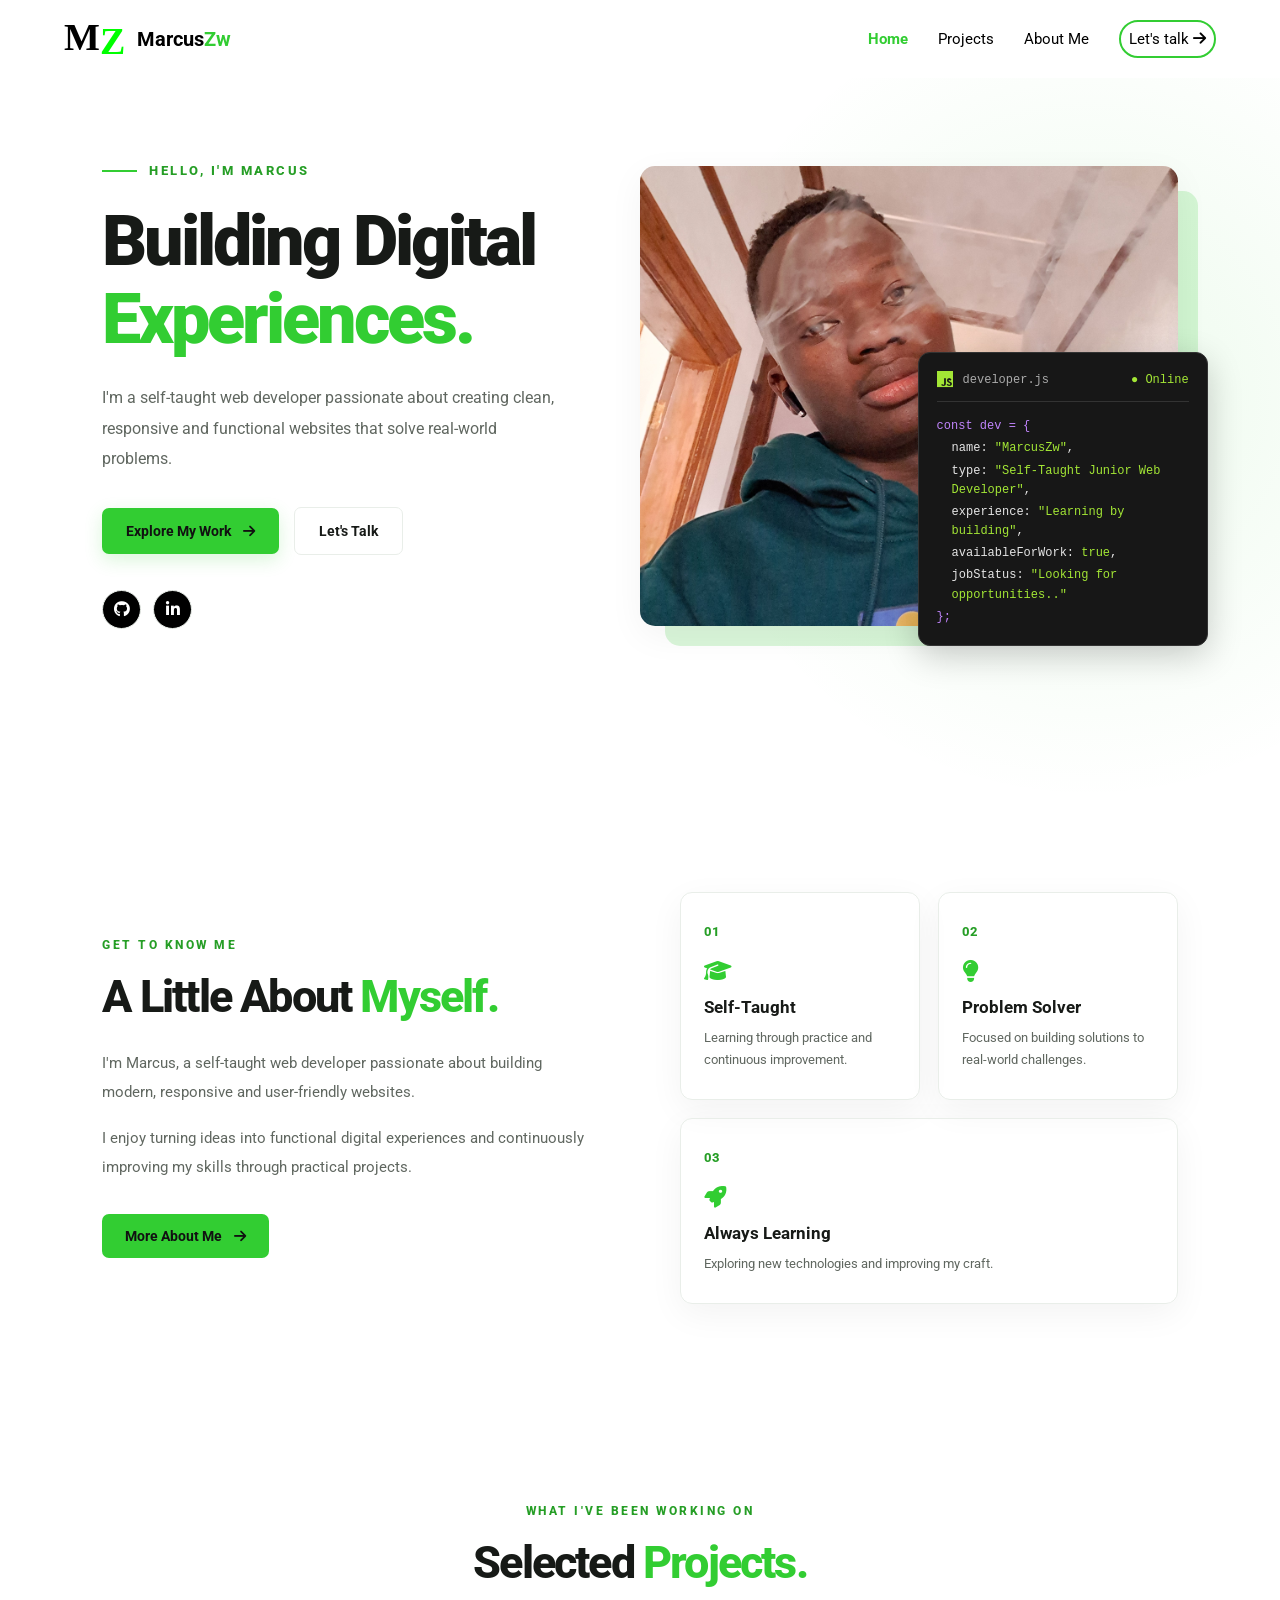
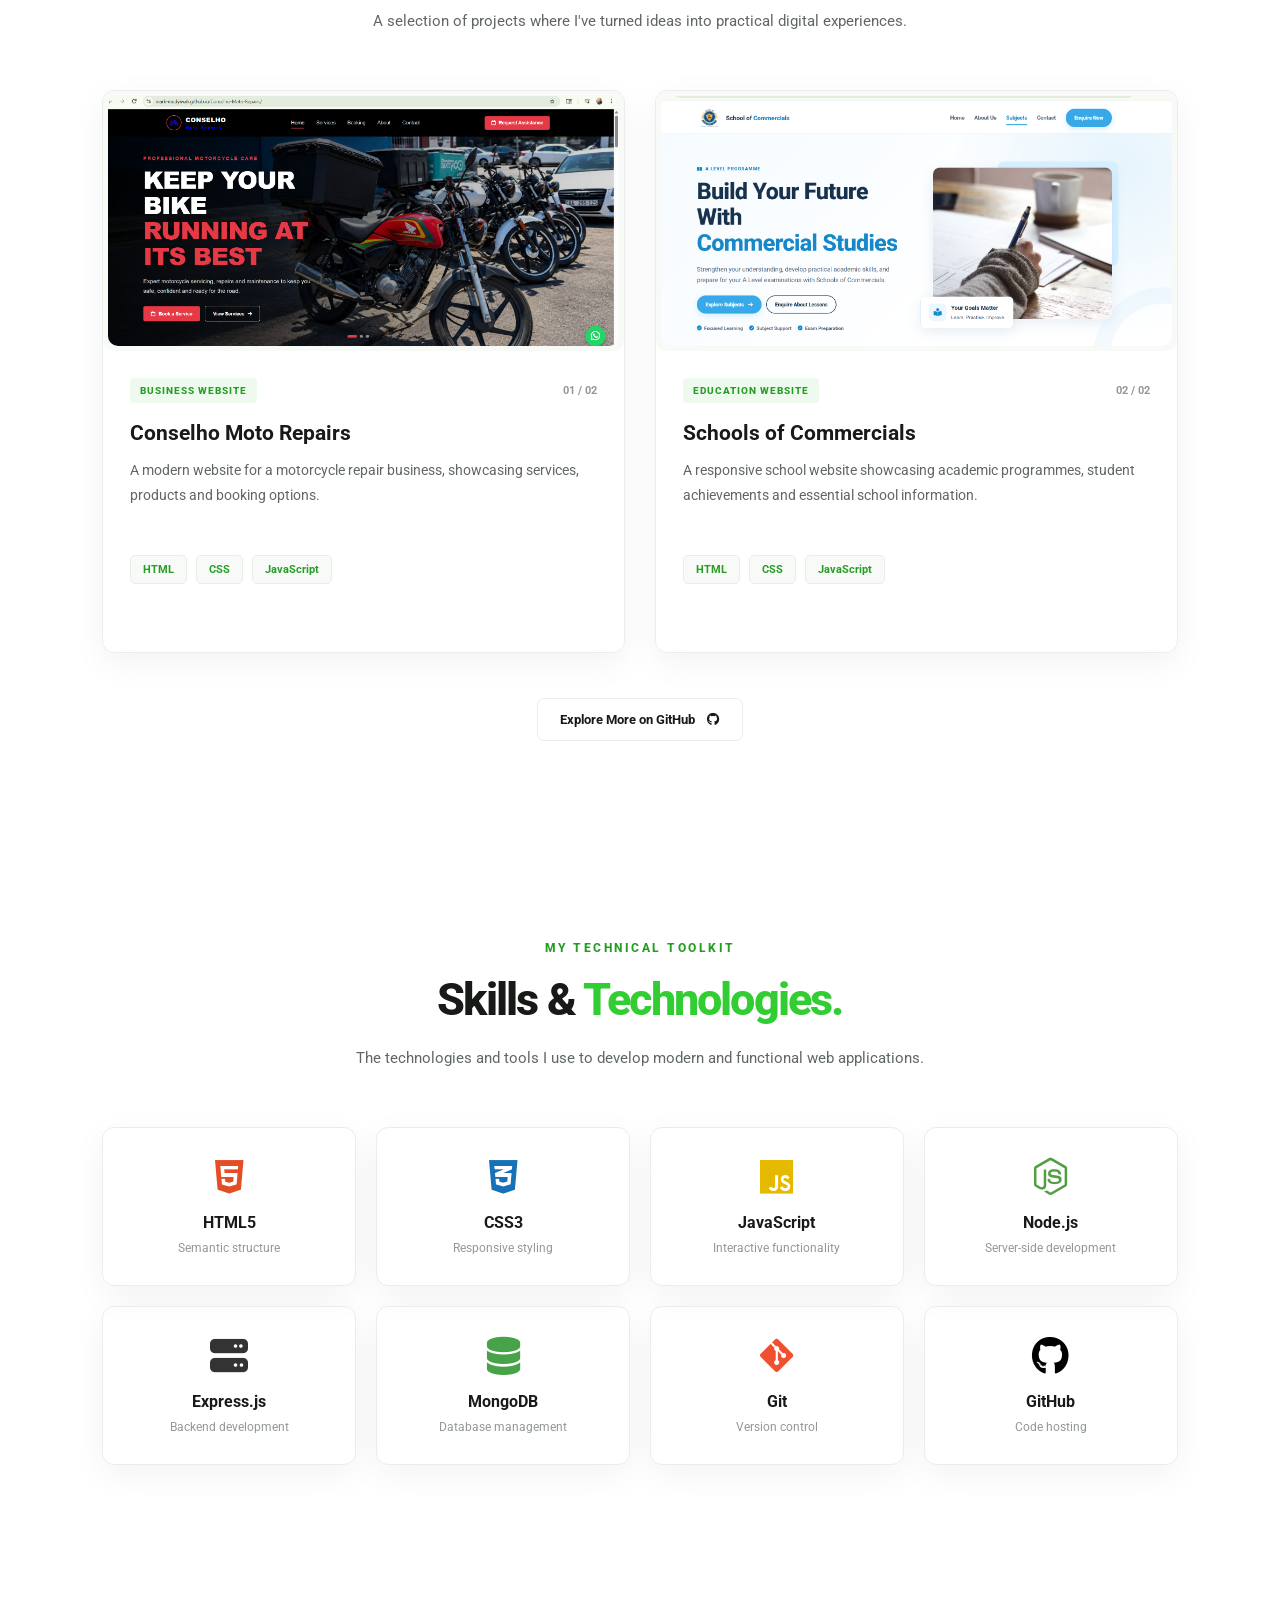
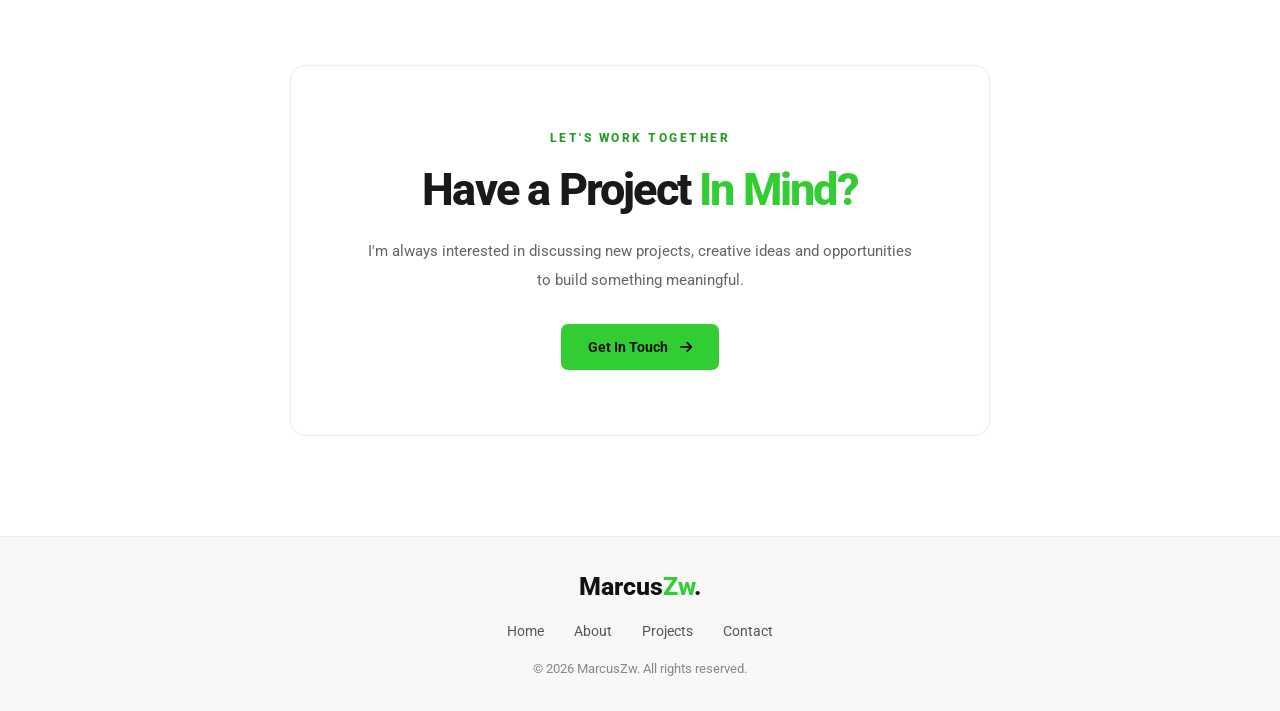
==== commit bef9e938: "create a hamburger menu for small screens" ====
--- a/index.html
+++ b/index.html
@@ -21,6 +21,7 @@
     <link rel="stylesheet" href="./css/index-sections/projects.css">
     <link rel="stylesheet" href="./css/shared/aside.css">
     <link rel="stylesheet" href="./css/shared/footer.css">
+    <link rel="stylesheet" href="./css/shared/general.css">
 
 
 </head>
@@ -47,15 +48,16 @@
 
             <a href="./index.html" class="nav-link active">Home</a>
             <a href="./projects.html" class="nav-link">Projects</a>
-            <a href="./contact.html" class="nav-link">Contact</a>
-            <a href="./contact.html#contact-form-container" class="nav-link lets-talk">Let's talk
+            <a href="./about.html" class="nav-link">About Me</a>
+            <a href="./contact.html#contactForm" class="nav-link lets-talk">Let's talk
                 <i class="fa-solid fa-arrow-right"></i>
             </a>
         </nav>
+
         <!--Hamburger-menu -->
         <button class="hamburger-menu" id="hamburger-menu" aria-label="Open navigation" aria-expanded="false">
 
-            <i class="fa-solid fa-bars"></i>
+            <i class="fa-solid fa-bars menu-icon"></i>
 
         </button>
     </header>
@@ -85,9 +87,15 @@
                 <span>Projects</span>
             </a>
 
+
+            <a href="./about.html" class="aside-link">
+                <i class="fa-solid fa-user"></i>
+                <span>About Me</span>
+            </a>
+
             <a href="./contact.html" class="aside-link">
-                <i class="fa-solid fa-envelope"></i>
-                <span>Contact</span>
+                <i class="fa-solid fa-message"></i>
+                <span>Let's Chat</span>
             </a>
 
         </nav>
@@ -144,17 +152,17 @@
                 </p>
 
                 <div class="hero-actions">
-                    <a href="#projects" class="btn-primary">
+                    <a href="./projects.html" class="btn-primary">
                         Explore My Work <i class="fa-solid fa-arrow-right"></i>
                     </a>
 
-                    <a href="#contact" class="btn-secondary">
+                    <a href="./contact.html#contactForm" class="btn-secondary">
                         Let's Talk
                     </a>
                 </div>
 
                 <div class="hero-socials">
-                    <a href="#" aria-label="GitHub">
+                    <a href="https://github.com/Mark-Mudyiwah" aria-label="GitHub">
                         <i class="fa-brands fa-github"></i>
                     </a>
 
@@ -220,7 +228,7 @@
                     through practical projects.
                 </p>
 
-                <a href="#contact" class="about-button">
+                <a href="./about.html" class="about-button">
                     More About Me
                     <i class="fa-solid fa-arrow-right"></i>
                 </a>
@@ -455,7 +463,7 @@
                     meaningful.
                 </p>
 
-                <a href="mailto:your-email@example.com" class="contact-button">
+                <a href="mailto:markmudyiwah0@gmail.com" class="contact-button">
                     Get In Touch
                     <i class="fa-solid fa-arrow-right"></i>
                 </a>
@@ -487,7 +495,7 @@
         </div>
     </footer>
 
-
+    <script src="./js/shared/menuToggle.js"></script>
 </body>
 
 </html>
--- a/css/shared/header.css
+++ b/css/shared/header.css
@@ -111,8 +111,8 @@
 }
 
 .active {
-    text-decoration: underline;
     color: #32cd32;
+    font-weight: 700;
 }
 
 .hamburger-menu {
--- a/css/index-sections/skills.css
+++ b/css/index-sections/skills.css
@@ -39,34 +39,3 @@
 /* tech icon colors*/
 
 
-.html-icon {
-    color: #e44d26;
-}
-
-.css-icon {
-    color: #1572b6;
-}
-
-.js-icon {
-    color: #e5b900;
-}
-
-.node-icon {
-    color: #539e43;
-}
-
-.express-icon {
-    color: #333;
-}
-
-.mongo-icon {
-    color: #47a248;
-}
-
-.git-icon {
-    color: #f05032;
-}
-
-.github-icon {
-    color: #ffff;
-}
--- a/css/shared/aside.css
+++ b/css/shared/aside.css
@@ -157,4 +157,14 @@
     height: 8px;
     background: #32cd32;
     border-radius: 50%;
+}
+
+.show{
+    display: flex;
+}
+.close-icon{
+    display: none;
+}
+.hide{
+    display: none;
 }
--- a/css/shared/general.css
+++ b/css/shared/general.css
@@ -0,0 +1,31 @@
+.html-icon {
+    color: #e44d26;
+}
+
+.css-icon {
+    color: #1572b6;
+}
+
+.js-icon {
+    color: #e5b900;
+}
+
+.node-icon {
+    color: #539e43;
+}
+
+.express-icon {
+    color: #333;
+}
+
+.mongo-icon {
+    color: #47a248;
+}
+
+.git-icon {
+    color: #f05032;
+}
+
+.github-icon {
+    color: black;
+}
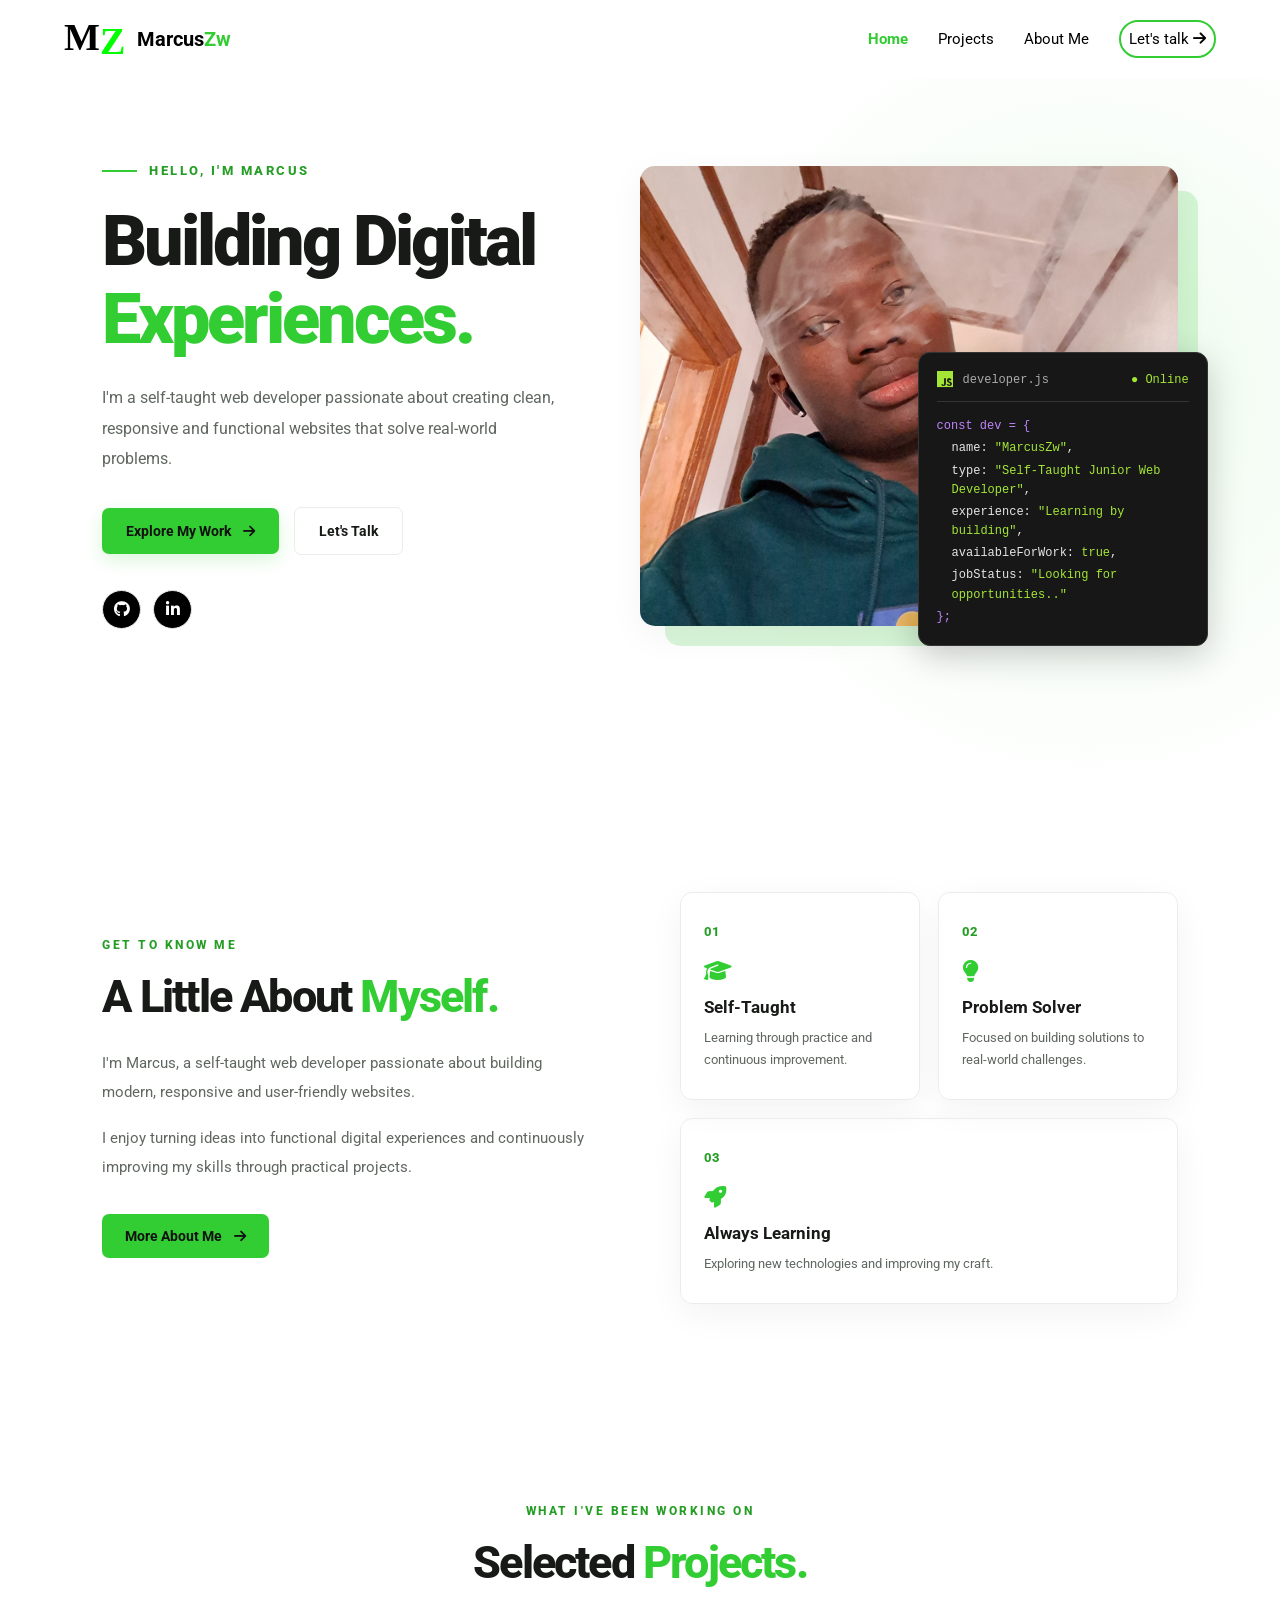
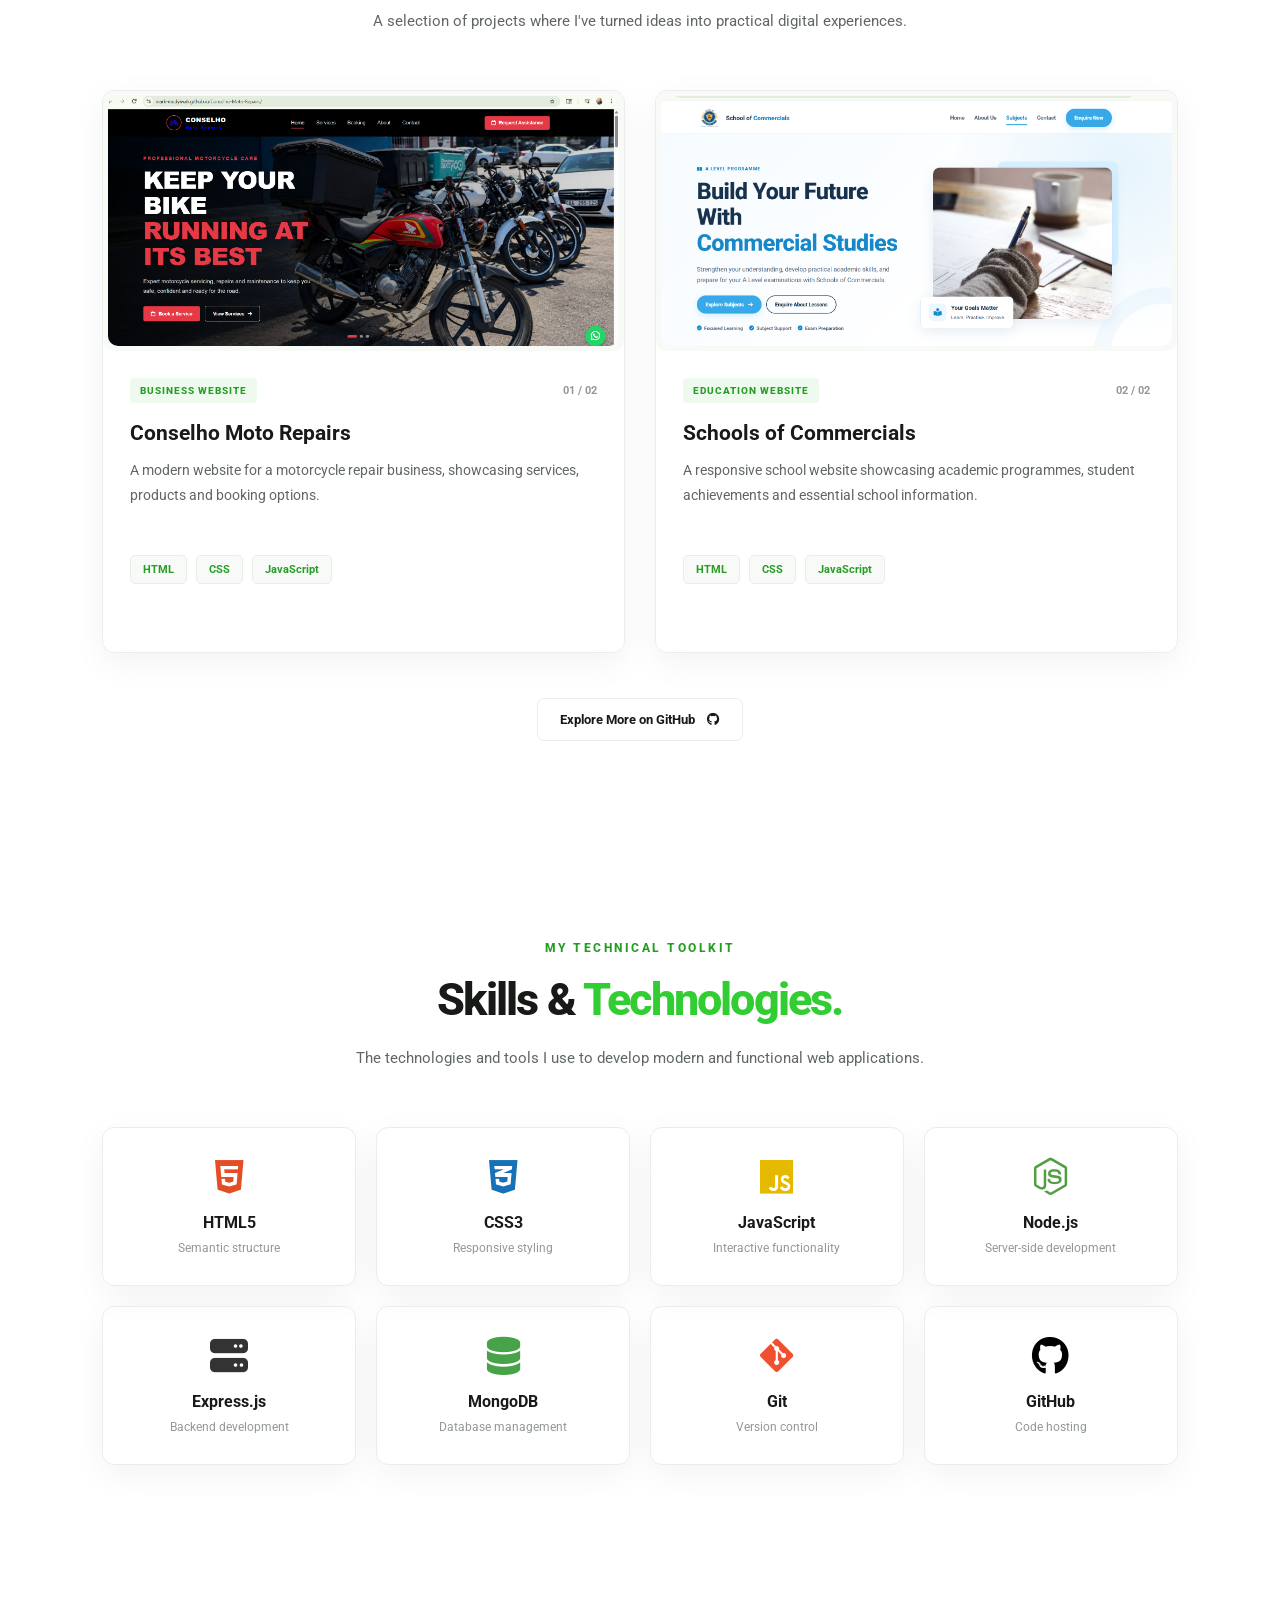
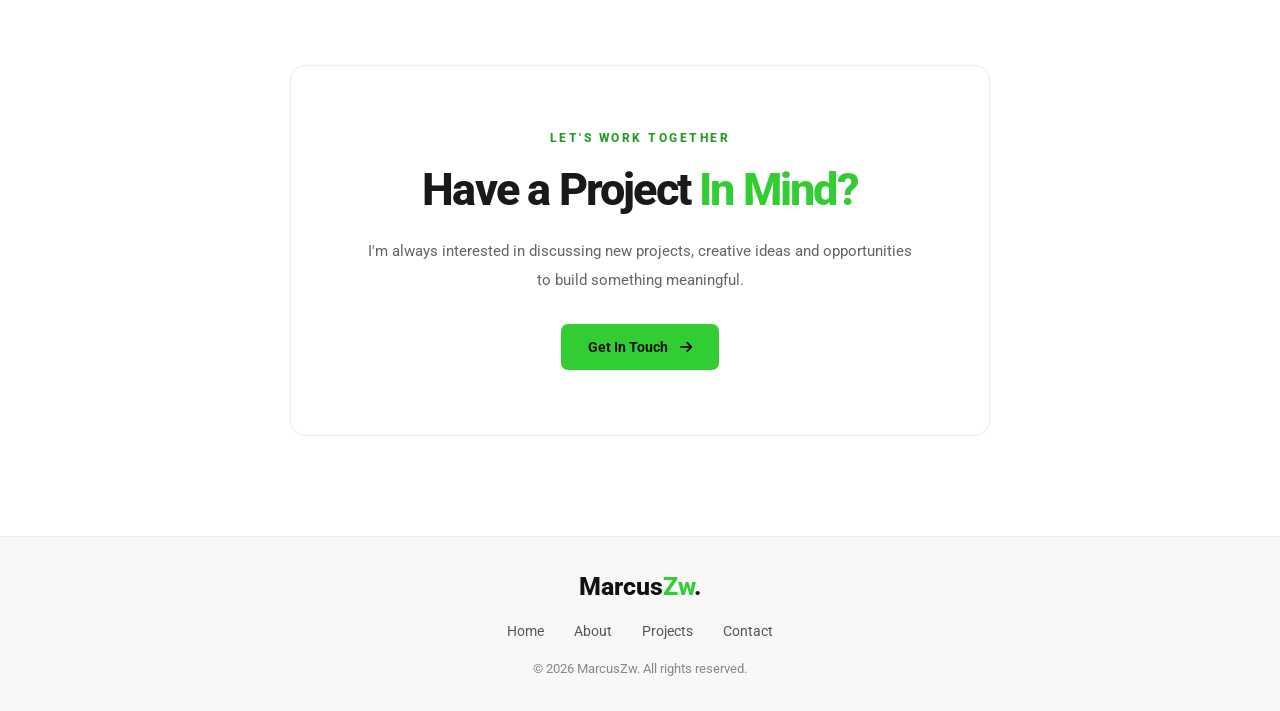
==== commit 570ac233: "created the intersection observer" ====
--- a/index.html
+++ b/index.html
@@ -496,6 +496,7 @@
     </footer>
 
     <script src="./js/shared/menuToggle.js"></script>
+    <script src="./js/shared/observer.js"></script>
 </body>
 
 </html>
--- a/css/shared/general.css
+++ b/css/shared/general.css
@@ -28,4 +28,24 @@
 
 .github-icon {
     color: black;
+}
+
+@keyframes slideLeft {
+    from {
+        opacity: 0;
+        transform: translateX(-30px);
+    }
+
+    to {
+        opacity: 1;
+        transform:translateX(0);
+    }
+}
+
+.reveal{
+    animation-name: slideLeft;
+    animation-duration: 1s;
+    animation-delay: 2ms;
+    animation-fill-mode: both;
+    animation-iteration-count:1;
 }
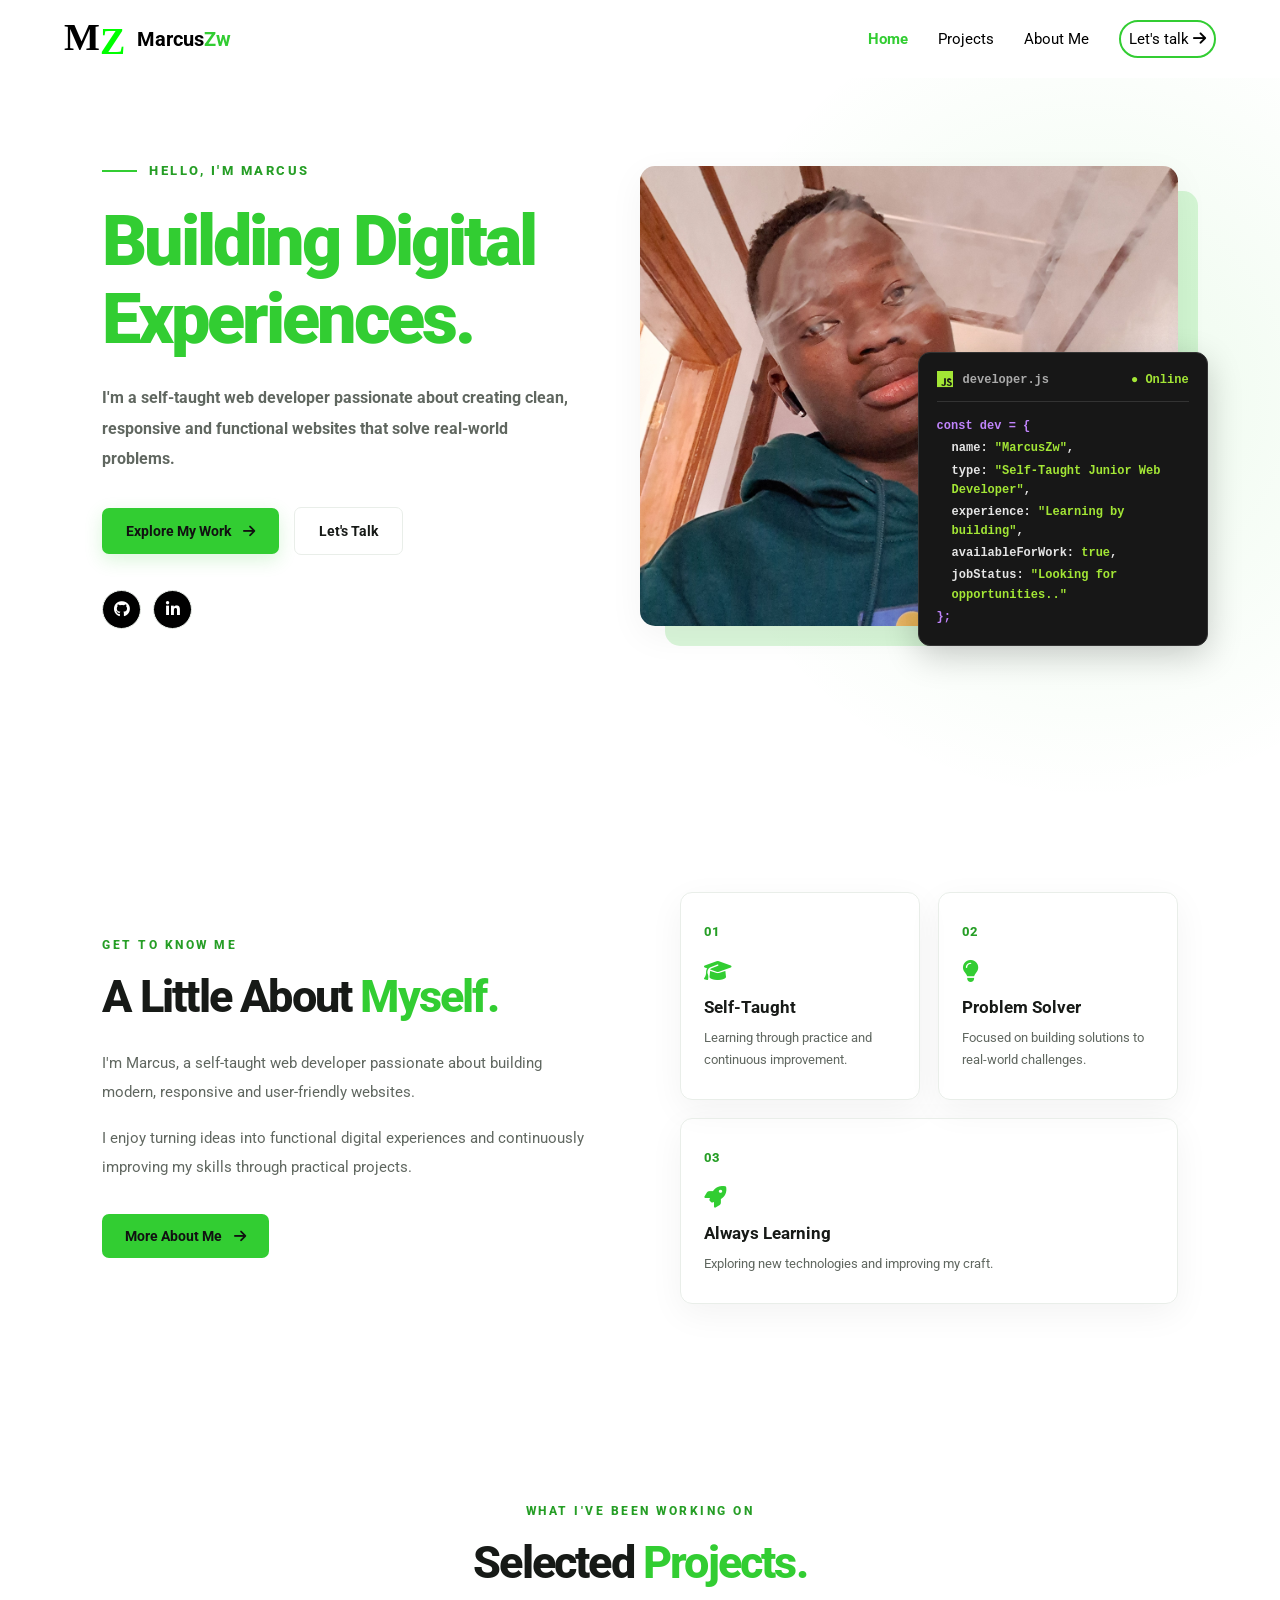
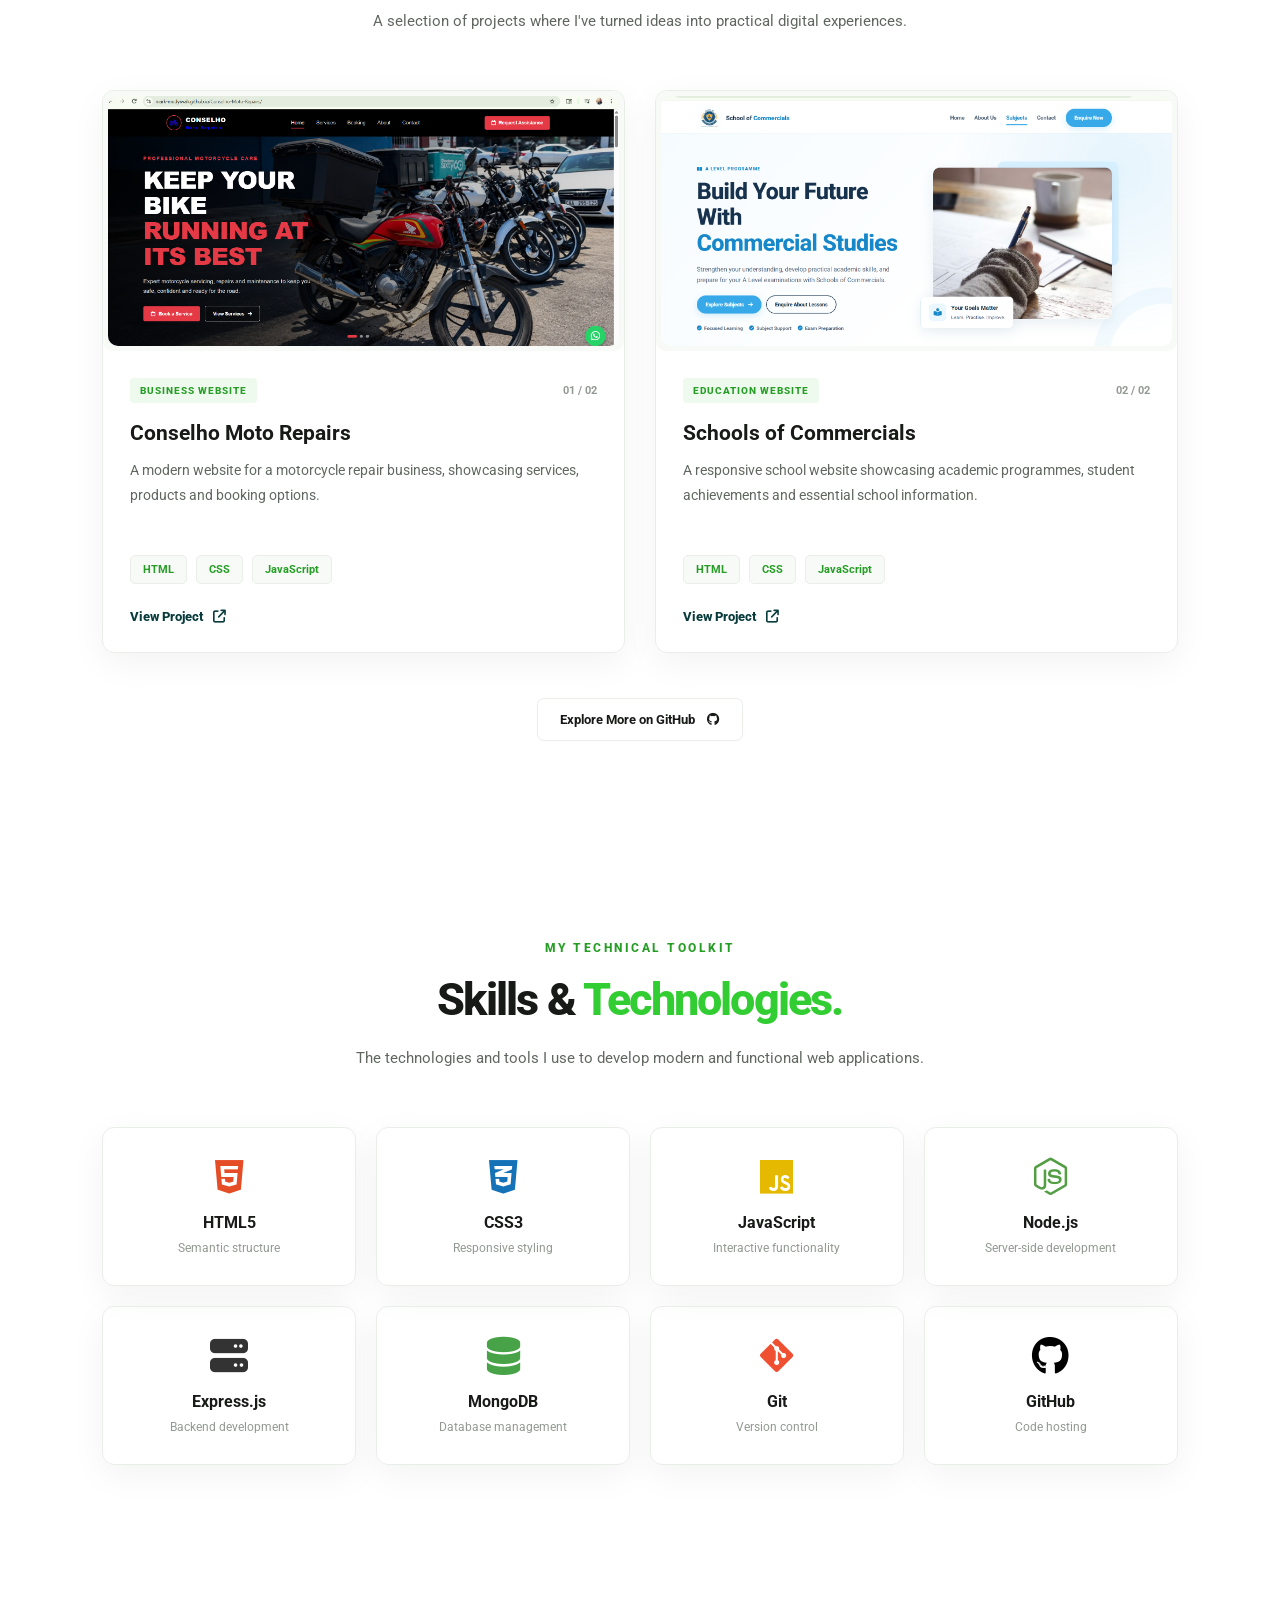
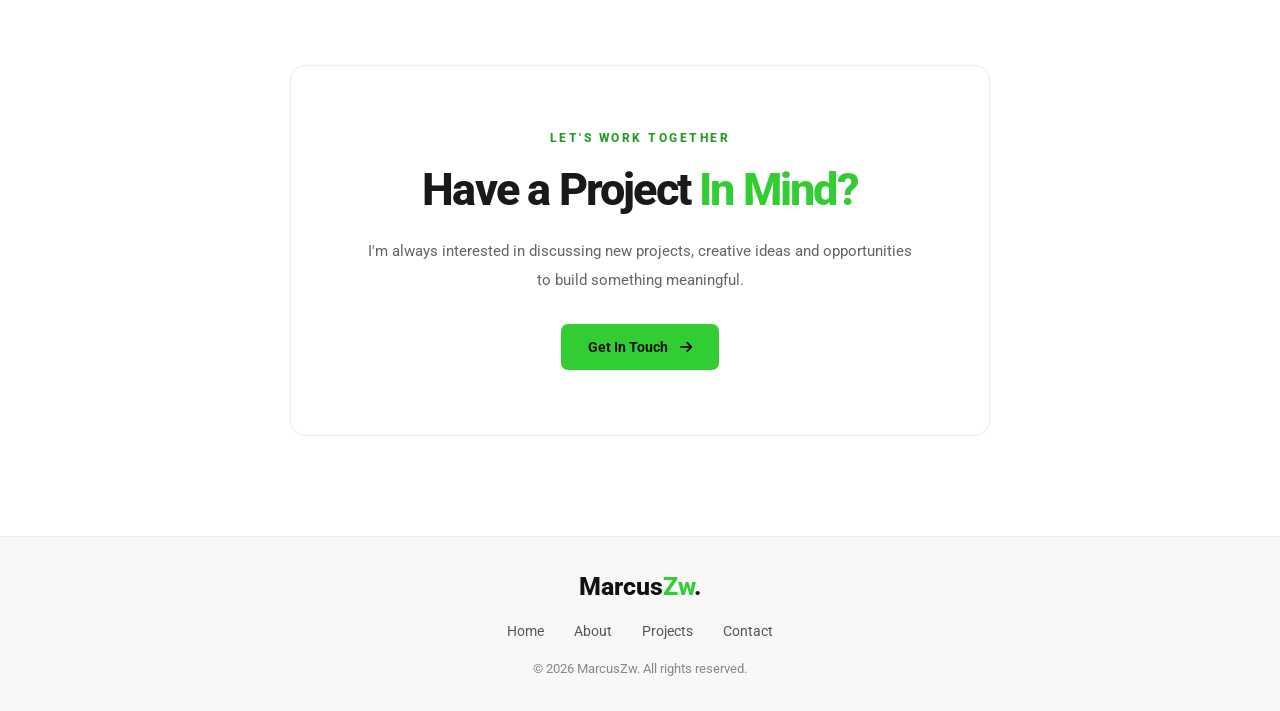
==== commit 469ea0b6: "create an intersection observer" ====
--- a/index.html
+++ b/index.html
@@ -31,7 +31,7 @@
     <header class="site-header">
 
         <!-- Brand -->
-        <a href="#" class="site-brand">
+        <a href="./index.html" class="site-brand">
 
             <div class="brand-logo">
                 <span class="brand-initial brand-initial--primary">M</span>
@@ -105,20 +105,23 @@
             <p>FIND ME ON</p>
 
             <div class="social-links">
-                <a href="#" aria-label="GitHub">
+                <a href="https://github.com/Mark-mudyiwah" aria-label="GitHub">
                     <i class="fa-brands fa-github"></i>
                 </a>
 
-                <a href="#" aria-label="LinkedIn">
+                <a href="https://www.linkedin.com/in/mark-mudyiwa-5b3330313/" aria-label="LinkedIn">
                     <i class="fa-brands fa-linkedin-in"></i>
                 </a>
 
-                <a href="#" aria-label="Twitter">
+                <a href="https://x.com/Markd0044/" aria-label="Twitter">
                     <i class="fa-brands fa-x-twitter"></i>
                 </a>
+                <a href="https://wa.me/27679350750?text=Hello%2C%20I%20would%20like%20to%20make%20an%20enquiry."
+                    aria-label="Whatsapp">
+                    <i class="fa-brands fa-whatsapp"></i>
+                </a>
             </div>
         </div>
-
         <!-- Footer -->
         <div class="aside-footer">
             <span class="status-dot"></span>
@@ -133,7 +136,7 @@
         <!-- HERO SECTION -->
         <section class="hero-section">
 
-            <div class="hero-content">
+            <div class="hero-content reveal reveal-fade">
 
                 <p class="hero-greeting">
                     <span class="greeting-line"></span>
@@ -145,7 +148,7 @@
                     <span class="hero-highlight">Experiences.</span>
                 </h1>
 
-                <p class="hero-description">
+                <p class="hero-description ">
                     I'm a self-taught web developer passionate about
                     creating clean, responsive and functional websites
                     that solve real-world problems.
@@ -166,7 +169,7 @@
                         <i class="fa-brands fa-github"></i>
                     </a>
 
-                    <a href="#" aria-label="LinkedIn">
+                    <a href="https://www.linkedin.com/in/mark-mudyiwa-5b3330313/" aria-label="LinkedIn">
                         <i class="fa-brands fa-linkedin-in"></i>
                     </a>
                 </div>
@@ -175,11 +178,11 @@
 
             <div class="hero-visual">
 
-                <div class="hero-image-container">
+                <div class="hero-image-container reveal reveal-right">
                     <img src="./images/20250513_141806.jpg" alt="Marcus - Web Developer">
                 </div>
 
-                <div class="hero-floating-card">
+                <div class="hero-floating-card reveal reveal-left">
                     <div class="code-card-header">
                         <i class="fa-brands fa-js"></i>
                         <span>developer.js</span>
@@ -207,7 +210,7 @@
         <!-- ABOUT SECTION -->
         <section class="about-section" id="about">
 
-            <div class="about-content">
+            <div class="about-content reveal reveal-up">
 
                 <p class="section-label">GET TO KNOW ME</p>
 
@@ -237,21 +240,21 @@
 
             <div class="about-info">
 
-                <div class="info-card">
+                <div class="info-card  reveal reveal-down">
                     <span class="info-number">01</span>
                     <i class="fa-solid fa-graduation-cap"></i>
                     <h3>Self-Taught</h3>
                     <p>Learning through practice and continuous improvement.</p>
                 </div>
 
-                <div class="info-card">
+                <div class="info-card  reveal reveal-left">
                     <span class="info-number">02</span>
                     <i class="fa-solid fa-lightbulb"></i>
                     <h3>Problem Solver</h3>
                     <p>Focused on building solutions to real-world challenges.</p>
                 </div>
 
-                <div class="info-card">
+                <div class="info-card  reveal reveal-left">
                     <span class="info-number">03</span>
                     <i class="fa-solid fa-rocket"></i>
                     <h3>Always Learning</h3>
@@ -264,7 +267,7 @@
 
 
         <!-- PROJECTS SECTION -->
-        <section class="projects-section" id="projects">
+        <section class="projects-section reveal reveal-up" id="projects">
 
             <div class="section-heading">
 
@@ -285,7 +288,7 @@
             <div class="projects-grid">
 
                 <!-- PROJECT 1 -->
-                <article class="project-card">
+                <article class="project-card reveal reveal-left">
 
                     <div class="project-image">
                         <img src="./images/conselho-moto-repair-site.png" alt="Conselho Moto Repairs website">
@@ -323,7 +326,7 @@
 
 
                 <!-- PROJECT 2 -->
-                <article class="project-card">
+                <article class="project-card reveal reveal-right">
 
                     <div class="project-image">
                         <img src="./images/school-of-commercials-site.png" alt="Schools of Commercials website">
@@ -350,7 +353,7 @@
                             <span>JavaScript</span>
                         </div>
 
-                        <a href="#" class="project-link">
+                        <a href="https://mark-mudyiwah.github.io/School-of-Commercials/" class="project-link">
                             View Project
                             <i class="fa-solid fa-arrow-up-right-from-square"></i>
                         </a>
@@ -372,7 +375,7 @@
 
 
         <!-- SKILLS SECTION -->
-        <section class="skills-section" id="skills">
+        <section class="skills-section reveal reveal-left" id="skills">
 
             <div class="section-heading">
 
@@ -390,7 +393,7 @@
 
             </div>
 
-            <div class="skills-grid">
+            <div class="skills-grid reveal reveal-right">
 
                 <div class="skill-card">
                     <i class="fa-brands fa-html5 html-icon"></i>
@@ -446,7 +449,7 @@
 
 
         <!-- CONTACT SECTION -->
-        <section class="contact-section" id="contact">
+        <section class="contact-section reveal reveal-up" id="contact">
 
             <div class="contact-content">
 
@@ -463,7 +466,7 @@
                     meaningful.
                 </p>
 
-                <a href="mailto:markmudyiwah0@gmail.com" class="contact-button">
+                <a href="./contact.html" class="contact-button">
                     Get In Touch
                     <i class="fa-solid fa-arrow-right"></i>
                 </a>
--- a/css/index-sections/skills.css
+++ b/css/index-sections/skills.css
@@ -36,6 +36,14 @@
     color: var(--muted);
     font-size: 12px;
 }
-/* tech icon colors*/
 
 
+@media (max-width: 700px) {
+    .skills-grid {
+        grid-template-columns: repeat(2, 1fr);
+        gap: 13px;
+    }
+
+}
+
+
--- a/css/index-sections/projects.css
+++ b/css/index-sections/projects.css
@@ -119,7 +119,7 @@
     align-items: center;
     gap: 10px;
 
-    color: #ffff;
+    color: rgb(8, 59, 59);
     font-size: 13px;
     font-weight: 800;
 
--- a/css/shared/general.css
+++ b/css/shared/general.css
@@ -30,22 +30,40 @@
     color: black;
 }
 
-@keyframes slideLeft {
-    from {
-        opacity: 0;
-        transform: translateX(-30px);
-    }
-
-    to {
-        opacity: 1;
-        transform:translateX(0);
-    }
+/* Base reveal style */
+.reveal {
+    opacity: 0;
+    transition: 
+        opacity 0.8s ease,
+        transform 0.8s ease;
 }
 
-.reveal{
-    animation-name: slideLeft;
-    animation-duration: 1s;
-    animation-delay: 2ms;
-    animation-fill-mode: both;
-    animation-iteration-count:1;
-}+/* Fade only */
+.reveal-fade {
+    transform: translateY(0);
+}
+
+/* Slide from bottom */
+.reveal-down {
+    transform: translateY(-50px);
+}
+
+.reveal-up {
+    transform: translateY(50px);
+}
+
+/* Slide from left */
+.reveal-left {
+    transform: translateX(-50px);
+}
+
+/* Slide from right */
+.reveal-right {
+    transform: translateX(50px);
+}
+
+/* Active state */
+.reveal.active {
+    opacity: 1;
+    transform: translate(0, 0);
+}
